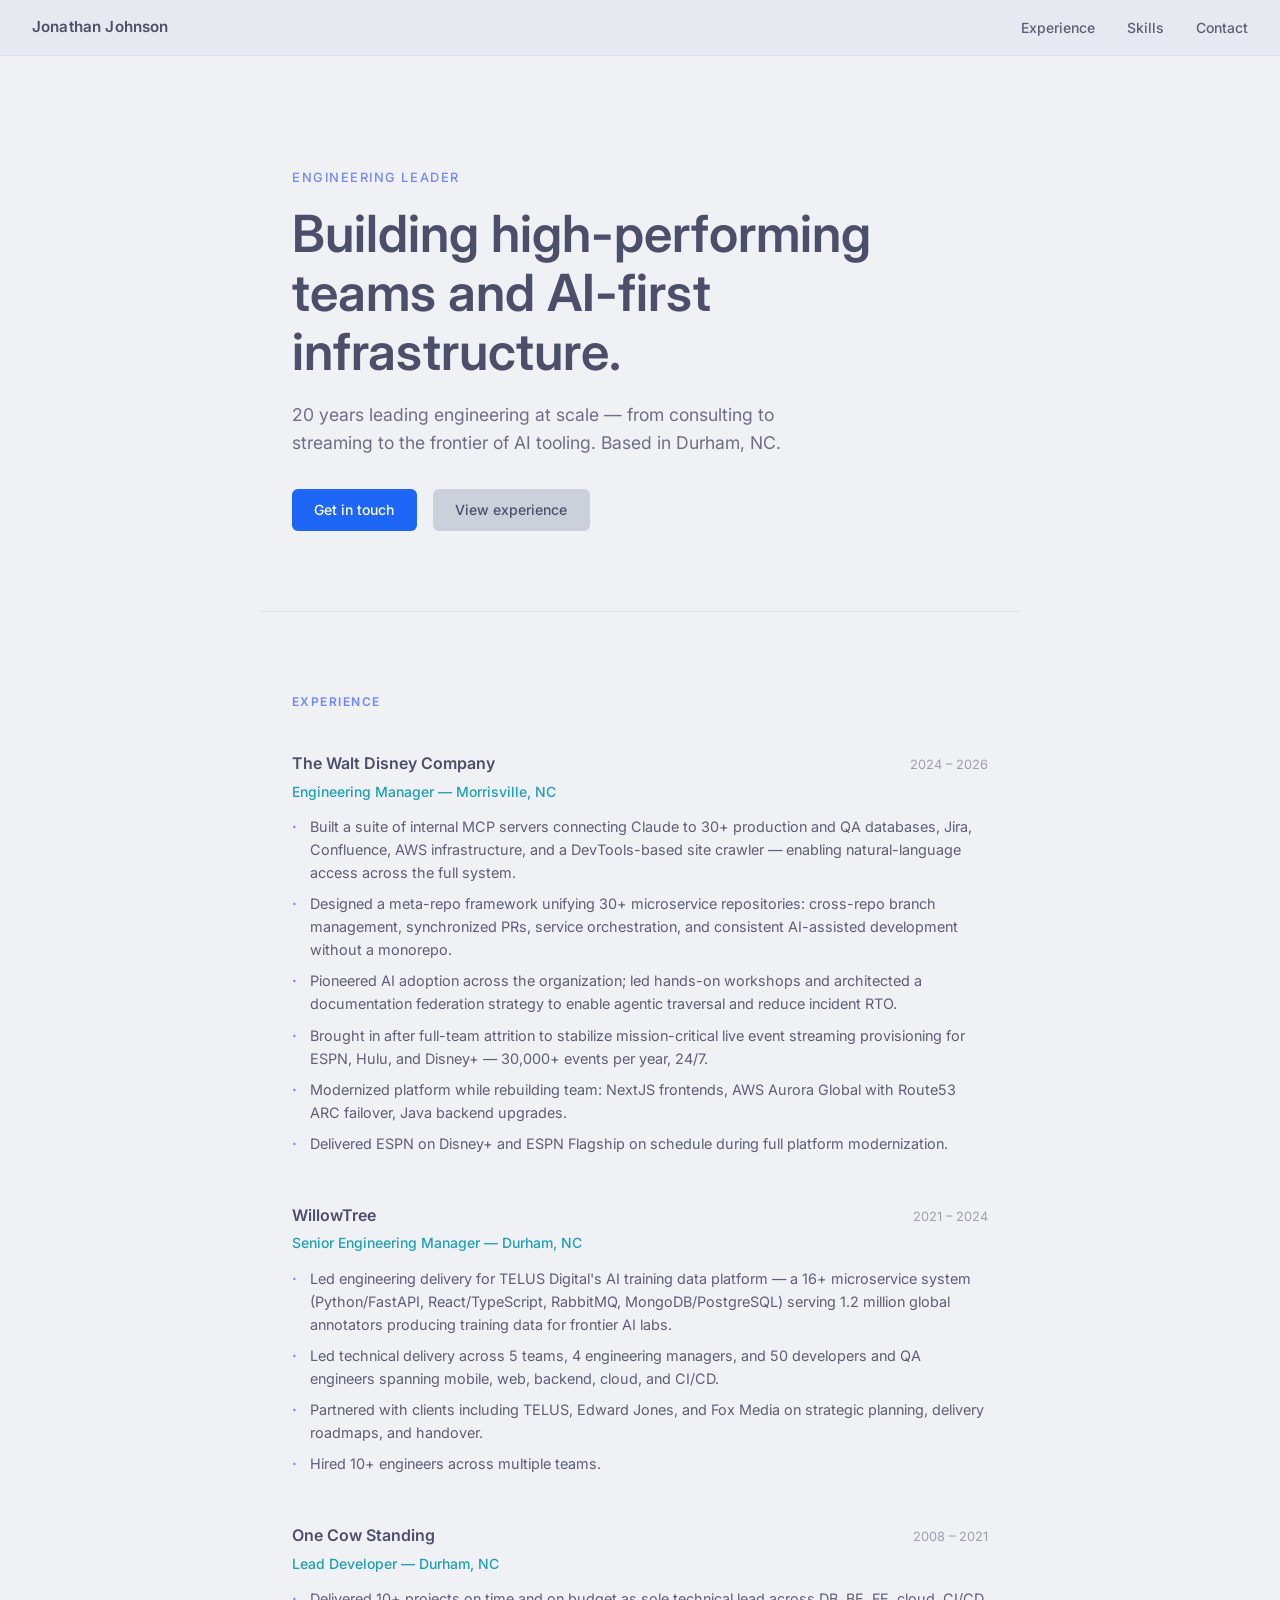
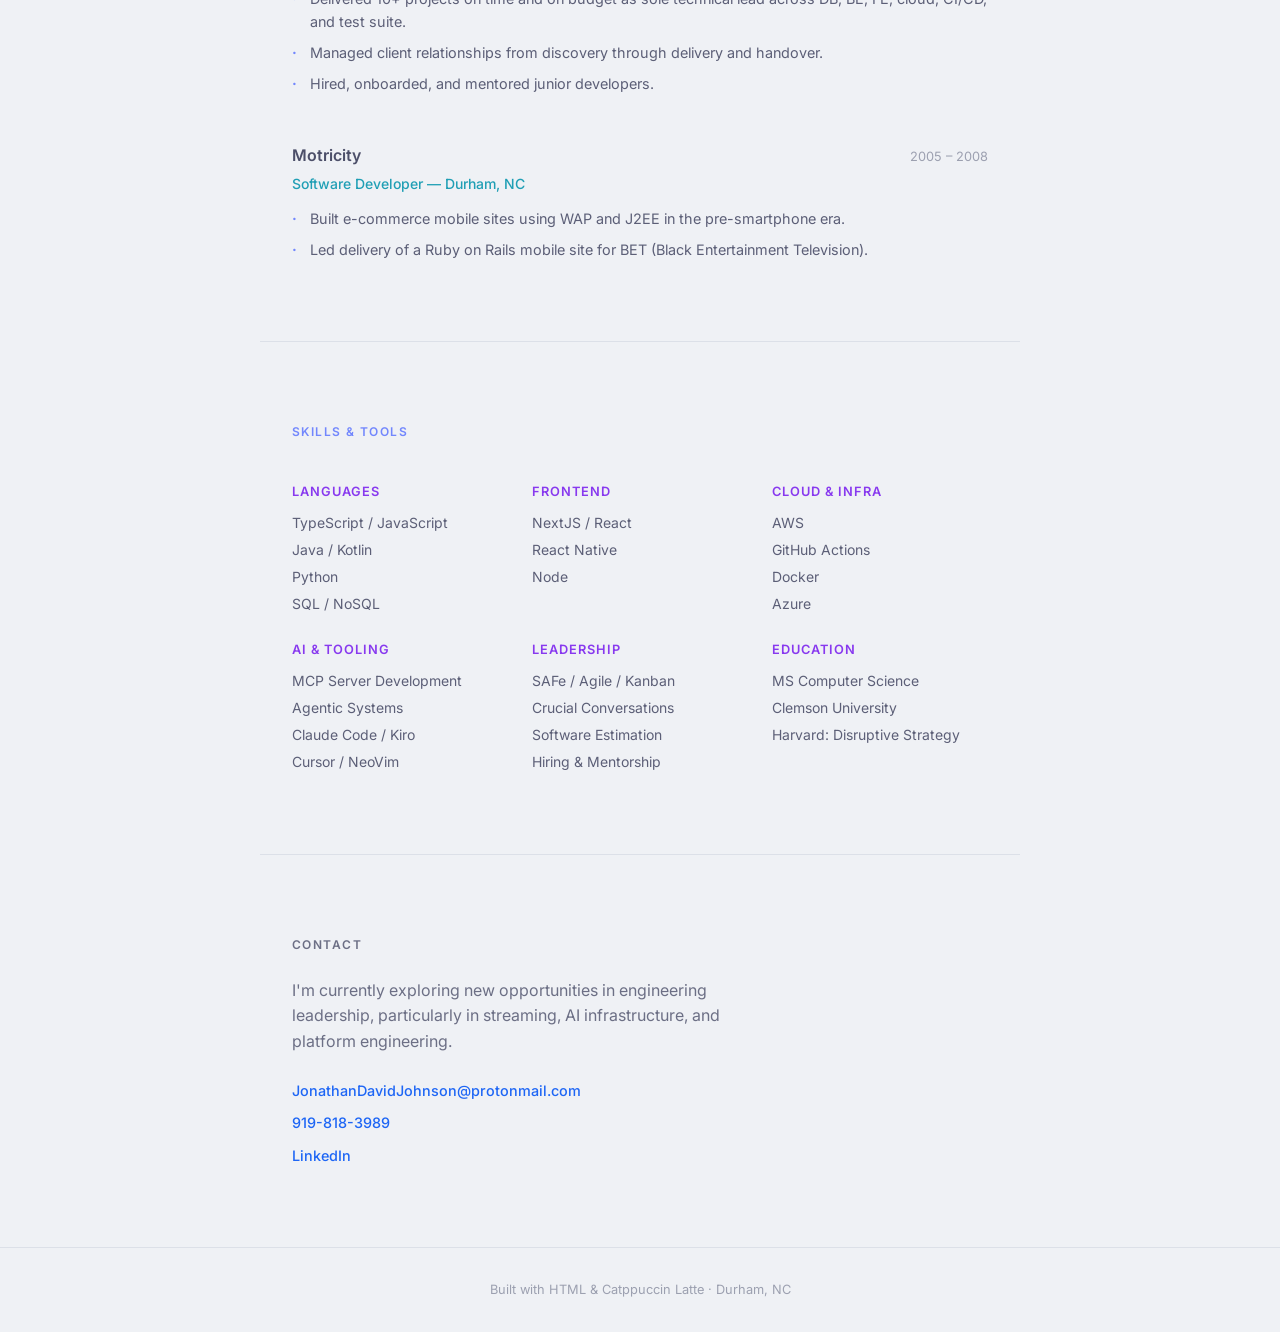
==== index.html @ ca41cee9 "Adding my index.html" ====
<!DOCTYPE html>
<html lang="en">
<head>
  <meta charset="UTF-8" />
  <meta name="viewport" content="width=device-width, initial-scale=1.0" />
  <title>Jonathan Johnson — Engineering Leader</title>
  <link rel="preconnect" href="https://fonts.googleapis.com" />
  <link rel="preconnect" href="https://fonts.gstatic.com" crossorigin />
  <link href="https://fonts.googleapis.com/css2?family=Inter:wght@300;400;500;600&display=swap" rel="stylesheet" />
  <style>
    /* Catppuccin Latte */
    :root {
      --base:      #eff1f5;
      --mantle:    #e6e9ef;
      --crust:     #dce0e8;
      --surface0:  #ccd0da;
      --surface1:  #bcc0cc;
      --overlay0:  #9ca0b0;
      --subtext0:  #6c6f85;
      --subtext1:  #5c5f77;
      --text:      #4c4f69;
      --lavender:  #7287fd;
      --blue:      #1e66f5;
      --mauve:     #8839ef;
      --sapphire:  #209fb5;
      --teal:      #179299;
      --green:     #40a02b;
      --peach:     #fe640b;
    }

    *, *::before, *::after { box-sizing: border-box; margin: 0; padding: 0; }

    html { scroll-behavior: smooth; }

    body {
      font-family: 'Inter', system-ui, sans-serif;
      background: var(--base);
      color: var(--text);
      line-height: 1.6;
      font-size: 16px;
    }

    a { color: var(--blue); text-decoration: none; }
    a:hover { color: var(--lavender); }

    /* NAV */
    nav {
      position: sticky;
      top: 0;
      background: var(--mantle);
      border-bottom: 1px solid var(--crust);
      z-index: 100;
      padding: 0 2rem;
      display: flex;
      align-items: center;
      justify-content: space-between;
      height: 56px;
    }

    nav .logo {
      font-weight: 600;
      font-size: 0.95rem;
      color: var(--text);
      letter-spacing: 0.01em;
    }

    nav ul {
      list-style: none;
      display: flex;
      gap: 2rem;
    }

    nav ul a {
      font-size: 0.875rem;
      font-weight: 500;
      color: var(--subtext1);
      transition: color 0.15s;
    }

    nav ul a:hover { color: var(--blue); }

    /* SECTIONS */
    section {
      max-width: 760px;
      margin: 0 auto;
      padding: 5rem 2rem;
    }

    section + section {
      border-top: 1px solid var(--crust);
    }

    /* HERO */
    #hero {
      padding-top: 7rem;
      padding-bottom: 5rem;
    }

    #hero .eyebrow {
      font-size: 0.8rem;
      font-weight: 500;
      letter-spacing: 0.12em;
      text-transform: uppercase;
      color: var(--lavender);
      margin-bottom: 1rem;
    }

    #hero h1 {
      font-size: clamp(2.2rem, 5vw, 3.2rem);
      font-weight: 600;
      line-height: 1.15;
      color: var(--text);
      margin-bottom: 1.25rem;
    }

    #hero .tagline {
      font-size: 1.1rem;
      color: var(--subtext0);
      max-width: 520px;
      margin-bottom: 2rem;
    }

    .cta-group {
      display: flex;
      gap: 1rem;
      flex-wrap: wrap;
    }

    .btn {
      display: inline-block;
      padding: 0.6rem 1.4rem;
      border-radius: 6px;
      font-size: 0.875rem;
      font-weight: 500;
      transition: opacity 0.15s;
    }

    .btn:hover { opacity: 0.85; color: inherit; }

    .btn-primary {
      background: var(--blue);
      color: #fff;
    }

    .btn-secondary {
      background: var(--surface0);
      color: var(--text);
    }

    /* SECTION HEADINGS */
    .section-label {
      font-size: 0.75rem;
      font-weight: 600;
      letter-spacing: 0.12em;
      text-transform: uppercase;
      color: var(--lavender);
      margin-bottom: 2.5rem;
    }

    /* EXPERIENCE */
    .experience-list {
      display: flex;
      flex-direction: column;
      gap: 3rem;
    }

    .exp-item {}

    .exp-header {
      display: flex;
      align-items: baseline;
      justify-content: space-between;
      flex-wrap: wrap;
      gap: 0.5rem;
      margin-bottom: 0.25rem;
    }

    .exp-company {
      font-size: 1rem;
      font-weight: 600;
      color: var(--text);
    }

    .exp-period {
      font-size: 0.8rem;
      color: var(--overlay0);
    }

    .exp-title {
      font-size: 0.875rem;
      font-weight: 500;
      color: var(--sapphire);
      margin-bottom: 0.75rem;
    }

    .exp-bullets {
      list-style: none;
      display: flex;
      flex-direction: column;
      gap: 0.5rem;
    }

    .exp-bullets li {
      font-size: 0.9rem;
      color: var(--subtext1);
      padding-left: 1.1rem;
      position: relative;
    }

    .exp-bullets li::before {
      content: '·';
      position: absolute;
      left: 0;
      color: var(--lavender);
      font-weight: 700;
    }

    /* SKILLS */
    .skills-grid {
      display: grid;
      grid-template-columns: repeat(auto-fill, minmax(200px, 1fr));
      gap: 1.5rem;
    }

    .skill-group h3 {
      font-size: 0.8rem;
      font-weight: 600;
      text-transform: uppercase;
      letter-spacing: 0.08em;
      color: var(--mauve);
      margin-bottom: 0.6rem;
    }

    .skill-group ul {
      list-style: none;
      display: flex;
      flex-direction: column;
      gap: 0.3rem;
    }

    .skill-group ul li {
      font-size: 0.875rem;
      color: var(--subtext1);
    }

    /* CONTACT */
    #contact p {
      color: var(--subtext0);
      margin-bottom: 1.5rem;
      max-width: 480px;
    }

    .contact-links {
      display: flex;
      flex-direction: column;
      gap: 0.6rem;
    }

    .contact-links a {
      font-size: 0.9rem;
      font-weight: 500;
      color: var(--blue);
    }

    /* FOOTER */
    footer {
      text-align: center;
      padding: 2rem;
      font-size: 0.8rem;
      color: var(--overlay0);
      border-top: 1px solid var(--crust);
    }
  </style>
</head>
<body>

  <nav>
    <span class="logo">Jonathan Johnson</span>
    <ul>
      <li><a href="#experience">Experience</a></li>
      <li><a href="#skills">Skills</a></li>
      <li><a href="#contact">Contact</a></li>
    </ul>
  </nav>

  <section id="hero">
    <p class="eyebrow">Engineering Leader</p>
    <h1>Building high-performing teams and AI-first infrastructure.</h1>
    <p class="tagline">20 years leading engineering at scale — from consulting to streaming to the frontier of AI tooling. Based in Durham, NC.</p>
    <div class="cta-group">
      <a href="#contact" class="btn btn-primary">Get in touch</a>
      <a href="#experience" class="btn btn-secondary">View experience</a>
    </div>
  </section>

  <section id="experience">
    <p class="section-label">Experience</p>
    <div class="experience-list">

      <div class="exp-item">
        <div class="exp-header">
          <span class="exp-company">The Walt Disney Company</span>
          <span class="exp-period">2024 – 2026</span>
        </div>
        <p class="exp-title">Engineering Manager — Morrisville, NC</p>
        <ul class="exp-bullets">
          <li>Built a suite of internal MCP servers connecting Claude to 30+ production and QA databases, Jira, Confluence, AWS infrastructure, and a DevTools-based site crawler — enabling natural-language access across the full system.</li>
          <li>Designed a meta-repo framework unifying 30+ microservice repositories: cross-repo branch management, synchronized PRs, service orchestration, and consistent AI-assisted development without a monorepo.</li>
          <li>Pioneered AI adoption across the organization; led hands-on workshops and architected a documentation federation strategy to enable agentic traversal and reduce incident RTO.</li>
          <li>Brought in after full-team attrition to stabilize mission-critical live event streaming provisioning for ESPN, Hulu, and Disney+ — 30,000+ events per year, 24/7.</li>
          <li>Modernized platform while rebuilding team: NextJS frontends, AWS Aurora Global with Route53 ARC failover, Java backend upgrades.</li>
          <li>Delivered ESPN on Disney+ and ESPN Flagship on schedule during full platform modernization.</li>
        </ul>
      </div>

      <div class="exp-item">
        <div class="exp-header">
          <span class="exp-company">WillowTree</span>
          <span class="exp-period">2021 – 2024</span>
        </div>
        <p class="exp-title">Senior Engineering Manager — Durham, NC</p>
        <ul class="exp-bullets">
          <li>Led engineering delivery for TELUS Digital's AI training data platform — a 16+ microservice system (Python/FastAPI, React/TypeScript, RabbitMQ, MongoDB/PostgreSQL) serving 1.2 million global annotators producing training data for frontier AI labs.</li>
          <li>Led technical delivery across 5 teams, 4 engineering managers, and 50 developers and QA engineers spanning mobile, web, backend, cloud, and CI/CD.</li>
          <li>Partnered with clients including TELUS, Edward Jones, and Fox Media on strategic planning, delivery roadmaps, and handover.</li>
          <li>Hired 10+ engineers across multiple teams.</li>
        </ul>
      </div>

      <div class="exp-item">
        <div class="exp-header">
          <span class="exp-company">One Cow Standing</span>
          <span class="exp-period">2008 – 2021</span>
        </div>
        <p class="exp-title">Lead Developer — Durham, NC</p>
        <ul class="exp-bullets">
          <li>Delivered 10+ projects on time and on budget as sole technical lead across DB, BE, FE, cloud, CI/CD, and test suite.</li>
          <li>Managed client relationships from discovery through delivery and handover.</li>
          <li>Hired, onboarded, and mentored junior developers.</li>
        </ul>
      </div>

      <div class="exp-item">
        <div class="exp-header">
          <span class="exp-company">Motricity</span>
          <span class="exp-period">2005 – 2008</span>
        </div>
        <p class="exp-title">Software Developer — Durham, NC</p>
        <ul class="exp-bullets">
          <li>Built e-commerce mobile sites using WAP and J2EE in the pre-smartphone era.</li>
          <li>Led delivery of a Ruby on Rails mobile site for BET (Black Entertainment Television).</li>
        </ul>
      </div>

    </div>
  </section>

  <section id="skills">
    <p class="section-label">Skills &amp; Tools</p>
    <div class="skills-grid">
      <div class="skill-group">
        <h3>Languages</h3>
        <ul>
          <li>TypeScript / JavaScript</li>
          <li>Java / Kotlin</li>
          <li>Python</li>
          <li>SQL / NoSQL</li>
        </ul>
      </div>
      <div class="skill-group">
        <h3>Frontend</h3>
        <ul>
          <li>NextJS / React</li>
          <li>React Native</li>
          <li>Node</li>
        </ul>
      </div>
      <div class="skill-group">
        <h3>Cloud &amp; Infra</h3>
        <ul>
          <li>AWS</li>
          <li>GitHub Actions</li>
          <li>Docker</li>
          <li>Azure</li>
        </ul>
      </div>
      <div class="skill-group">
        <h3>AI &amp; Tooling</h3>
        <ul>
          <li>MCP Server Development</li>
          <li>Agentic Systems</li>
          <li>Claude Code / Kiro</li>
          <li>Cursor / NeoVim</li>
        </ul>
      </div>
      <div class="skill-group">
        <h3>Leadership</h3>
        <ul>
          <li>SAFe / Agile / Kanban</li>
          <li>Crucial Conversations</li>
          <li>Software Estimation</li>
          <li>Hiring &amp; Mentorship</li>
        </ul>
      </div>
      <div class="skill-group">
        <h3>Education</h3>
        <ul>
          <li>MS Computer Science</li>
          <li>Clemson University</li>
          <li>Harvard: Disruptive Strategy</li>
        </ul>
      </div>
    </div>
  </section>

  <section id="contact">
    <p class="section-label">Contact</p>
    <p>I'm currently exploring new opportunities in engineering leadership, particularly in streaming, AI infrastructure, and platform engineering.</p>
    <div class="contact-links">
      <a href="mailto:JonathanDavidJohnson@protonmail.com">JonathanDavidJohnson@protonmail.com</a>
      <a href="tel:9198183989">919-818-3989</a>
      <a href="https://www.linkedin.com/in/jonathan-david-johnson" target="_blank" rel="noopener">LinkedIn</a>
    </div>
  </section>

  <footer>
    Built with HTML &amp; Catppuccin Latte · Durham, NC
  </footer>

</body>
</html>
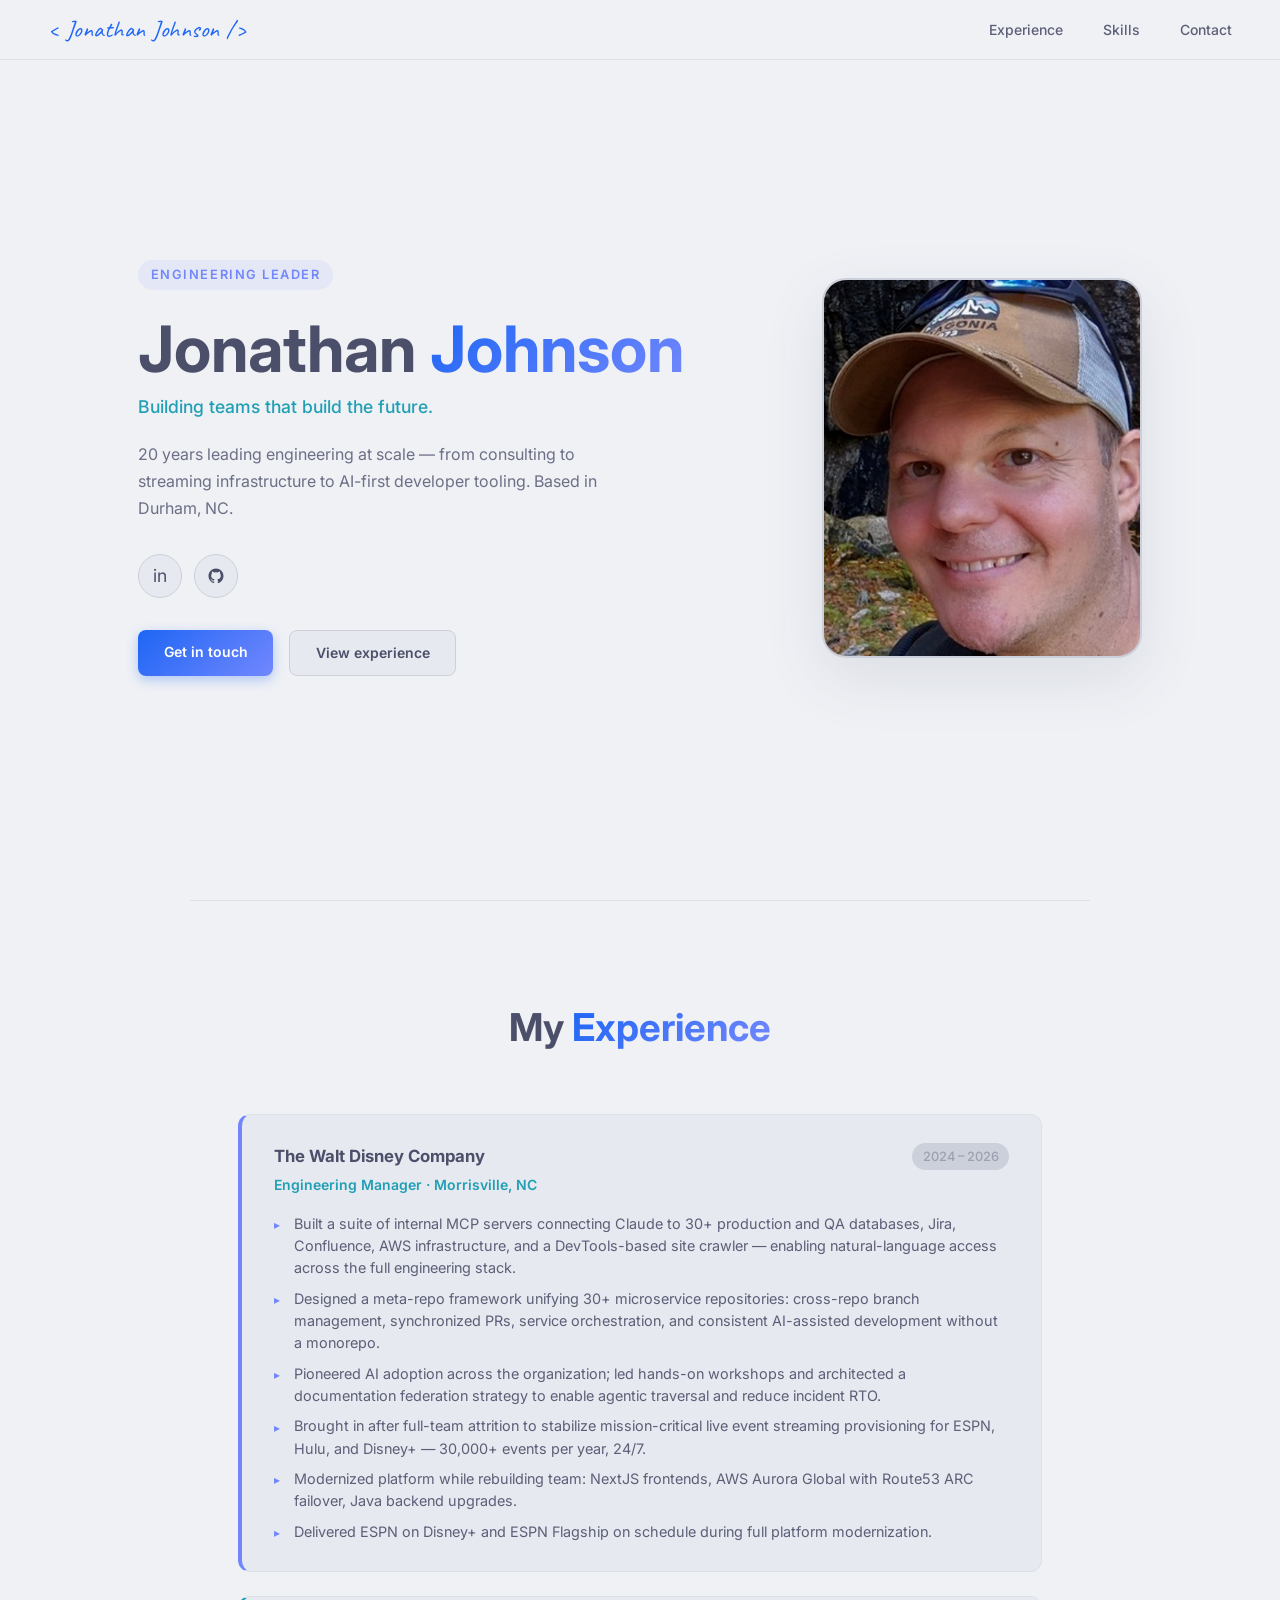
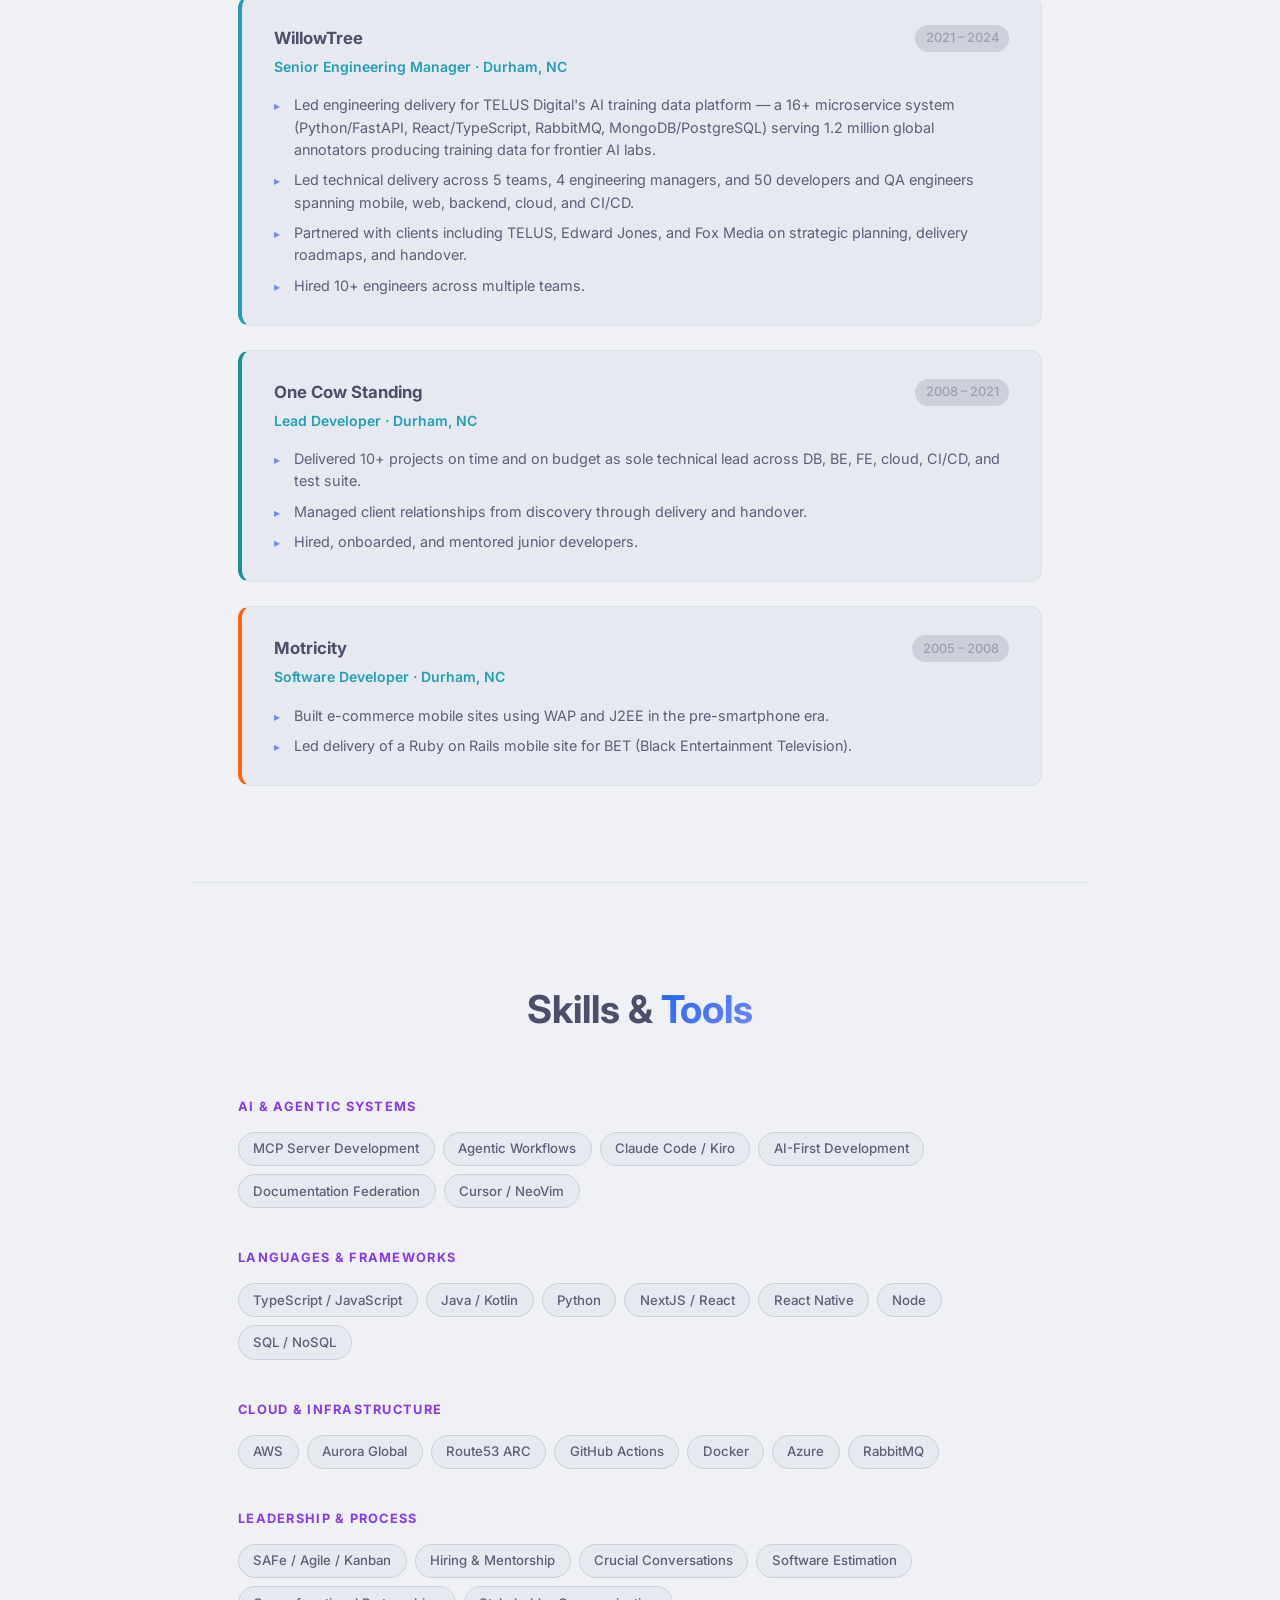
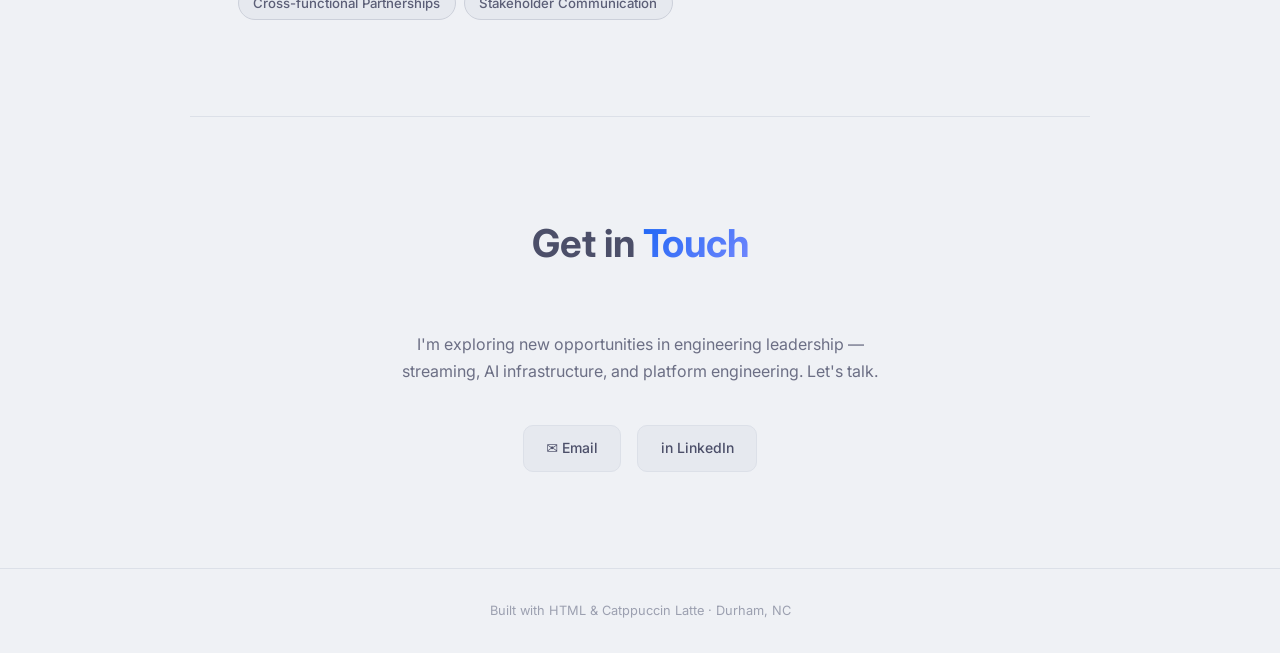
==== commit a1afec7a: "Update" ====
--- a/index.html
+++ b/index.html
@@ -6,7 +6,7 @@
   <title>Jonathan Johnson — Engineering Leader</title>
   <link rel="preconnect" href="https://fonts.googleapis.com" />
   <link rel="preconnect" href="https://fonts.gstatic.com" crossorigin />
-  <link href="https://fonts.googleapis.com/css2?family=Inter:wght@300;400;500;600&display=swap" rel="stylesheet" />
+  <link href="https://fonts.googleapis.com/css2?family=Caveat:wght@600&family=Inter:wght@300;400;500;600;700&display=swap" rel="stylesheet" />
   <style>
     /* Catppuccin Latte */
     :root {
@@ -26,10 +26,10 @@
       --teal:      #179299;
       --green:     #40a02b;
       --peach:     #fe640b;
+      --pink:      #ea76cb;
     }
 
     *, *::before, *::after { box-sizing: border-box; margin: 0; padding: 0; }
-
     html { scroll-behavior: smooth; }
 
     body {
@@ -38,137 +38,279 @@
       color: var(--text);
       line-height: 1.6;
       font-size: 16px;
-    }
-
-    a { color: var(--blue); text-decoration: none; }
+      overflow-x: hidden;
+    }
+
+    a { color: var(--blue); text-decoration: none; transition: color 0.2s; }
     a:hover { color: var(--lavender); }
 
-    /* NAV */
+    /* ── NAV ── */
     nav {
-      position: sticky;
-      top: 0;
-      background: var(--mantle);
+      position: fixed;
+      top: 0; left: 0; right: 0;
+      background: rgba(239, 241, 245, 0.85);
+      backdrop-filter: blur(12px);
       border-bottom: 1px solid var(--crust);
       z-index: 100;
-      padding: 0 2rem;
+      padding: 0 3rem;
       display: flex;
       align-items: center;
       justify-content: space-between;
-      height: 56px;
-    }
-
-    nav .logo {
-      font-weight: 600;
-      font-size: 0.95rem;
-      color: var(--text);
-      letter-spacing: 0.01em;
+      height: 60px;
+    }
+
+    .nav-logo {
+      font-family: 'Caveat', cursive;
+      font-size: 1.5rem;
+      color: var(--blue);
+      letter-spacing: 0.02em;
     }
 
     nav ul {
       list-style: none;
       display: flex;
-      gap: 2rem;
+      gap: 2.5rem;
     }
 
     nav ul a {
       font-size: 0.875rem;
       font-weight: 500;
       color: var(--subtext1);
-      transition: color 0.15s;
+      transition: color 0.2s;
     }
 
     nav ul a:hover { color: var(--blue); }
 
-    /* SECTIONS */
-    section {
-      max-width: 760px;
+    /* ── SCROLL FADE-IN ── */
+    .fade-in {
+      opacity: 0;
+      transform: translateY(28px);
+      transition: opacity 0.6s ease, transform 0.6s ease;
+    }
+
+    .fade-in.visible {
+      opacity: 1;
+      transform: translateY(0);
+    }
+
+    /* ── HERO ── */
+    #hero {
+      min-height: 100vh;
+      display: flex;
+      align-items: center;
+      max-width: 1100px;
       margin: 0 auto;
-      padding: 5rem 2rem;
-    }
-
-    section + section {
-      border-top: 1px solid var(--crust);
-    }
-
-    /* HERO */
-    #hero {
-      padding-top: 7rem;
-      padding-bottom: 5rem;
-    }
-
-    #hero .eyebrow {
+      padding: 100px 3rem 4rem;
+      gap: 4rem;
+    }
+
+    .hero-left { flex: 1; }
+
+    .hero-tag {
+      display: inline-block;
       font-size: 0.8rem;
-      font-weight: 500;
-      letter-spacing: 0.12em;
-      text-transform: uppercase;
-      color: var(--lavender);
-      margin-bottom: 1rem;
-    }
-
-    #hero h1 {
-      font-size: clamp(2.2rem, 5vw, 3.2rem);
-      font-weight: 600;
-      line-height: 1.15;
-      color: var(--text);
-      margin-bottom: 1.25rem;
-    }
-
-    #hero .tagline {
-      font-size: 1.1rem;
-      color: var(--subtext0);
-      max-width: 520px;
-      margin-bottom: 2rem;
-    }
-
-    .cta-group {
-      display: flex;
-      gap: 1rem;
-      flex-wrap: wrap;
-    }
-
-    .btn {
-      display: inline-block;
-      padding: 0.6rem 1.4rem;
-      border-radius: 6px;
-      font-size: 0.875rem;
-      font-weight: 500;
-      transition: opacity 0.15s;
-    }
-
-    .btn:hover { opacity: 0.85; color: inherit; }
-
-    .btn-primary {
-      background: var(--blue);
-      color: #fff;
-    }
-
-    .btn-secondary {
-      background: var(--surface0);
-      color: var(--text);
-    }
-
-    /* SECTION HEADINGS */
-    .section-label {
-      font-size: 0.75rem;
       font-weight: 600;
       letter-spacing: 0.12em;
       text-transform: uppercase;
       color: var(--lavender);
-      margin-bottom: 2.5rem;
-    }
-
-    /* EXPERIENCE */
-    .experience-list {
+      background: rgba(114, 135, 253, 0.1);
+      padding: 0.3rem 0.8rem;
+      border-radius: 20px;
+      margin-bottom: 1.5rem;
+    }
+
+    #hero h1 {
+      font-size: clamp(2.8rem, 5vw, 4rem);
+      font-weight: 700;
+      line-height: 1.1;
+      color: var(--text);
+      margin-bottom: 0.5rem;
+    }
+
+    #hero h1 span {
+      background: linear-gradient(135deg, var(--blue), var(--lavender));
+      -webkit-background-clip: text;
+      -webkit-text-fill-color: transparent;
+      background-clip: text;
+    }
+
+    .hero-subtitle {
+      font-size: 1.1rem;
+      font-weight: 500;
+      color: var(--sapphire);
+      margin-bottom: 1.25rem;
+    }
+
+    .hero-bio {
+      font-size: 1rem;
+      color: var(--subtext0);
+      max-width: 480px;
+      margin-bottom: 2rem;
+      line-height: 1.7;
+    }
+
+    .social-icons {
+      display: flex;
+      gap: 0.75rem;
+      margin-bottom: 2rem;
+    }
+
+    .social-icon {
+      width: 44px;
+      height: 44px;
+      border-radius: 50%;
+      display: flex;
+      align-items: center;
+      justify-content: center;
+      font-size: 1.1rem;
+      transition: transform 0.2s, box-shadow 0.2s;
+      border: 1.5px solid var(--surface0);
+      background: var(--mantle);
+      color: var(--text);
+    }
+
+    .social-icon:hover {
+      transform: translateY(-3px);
+      box-shadow: 0 6px 16px rgba(30, 102, 245, 0.15);
+      color: var(--blue);
+      border-color: var(--lavender);
+    }
+
+    .hero-cta {
+      display: flex;
+      gap: 1rem;
+      flex-wrap: wrap;
+    }
+
+    .btn {
+      display: inline-block;
+      padding: 0.65rem 1.6rem;
+      border-radius: 8px;
+      font-size: 0.875rem;
+      font-weight: 600;
+      transition: all 0.2s;
+      cursor: pointer;
+    }
+
+    .btn-primary {
+      background: linear-gradient(135deg, var(--blue), var(--lavender));
+      color: #fff;
+      box-shadow: 0 4px 12px rgba(30, 102, 245, 0.3);
+    }
+
+    .btn-primary:hover {
+      color: #fff;
+      transform: translateY(-2px);
+      box-shadow: 0 6px 20px rgba(30, 102, 245, 0.4);
+    }
+
+    .btn-secondary {
+      background: var(--mantle);
+      color: var(--text);
+      border: 1.5px solid var(--surface0);
+    }
+
+    .btn-secondary:hover {
+      color: var(--blue);
+      border-color: var(--lavender);
+      transform: translateY(-2px);
+    }
+
+    /* HERO AVATAR */
+    .hero-right {
+      flex-shrink: 0;
+    }
+
+    .avatar-wrap {
+      width: 320px;
+      height: 380px;
+      border-radius: 24px;
+      background: linear-gradient(145deg, var(--mantle), var(--crust));
+      border: 2px solid var(--surface0);
+      display: flex;
+      align-items: center;
+      justify-content: center;
+      position: relative;
+      overflow: hidden;
+      box-shadow: 0 20px 60px rgba(76, 79, 105, 0.12);
+    }
+
+    /* Replace this div with an <img> tag when you have a photo */
+    .avatar-initials {
+      font-size: 6rem;
+      font-weight: 700;
+      background: linear-gradient(135deg, var(--blue), var(--lavender));
+      -webkit-background-clip: text;
+      -webkit-text-fill-color: transparent;
+      background-clip: text;
+      user-select: none;
+    }
+
+    .avatar-wrap::before {
+      content: '';
+      position: absolute;
+      top: -40px; right: -40px;
+      width: 160px; height: 160px;
+      border-radius: 50%;
+      background: rgba(114, 135, 253, 0.08);
+    }
+
+    .avatar-wrap::after {
+      content: '';
+      position: absolute;
+      bottom: -30px; left: -30px;
+      width: 120px; height: 120px;
+      border-radius: 50%;
+      background: rgba(30, 102, 245, 0.07);
+    }
+
+    /* ── SECTION WRAPPER ── */
+    .section-wrap {
+      max-width: 900px;
+      margin: 0 auto;
+      padding: 6rem 3rem;
+      border-top: 1px solid var(--crust);
+    }
+
+    .section-heading {
+      text-align: center;
+      font-size: clamp(1.8rem, 3vw, 2.4rem);
+      font-weight: 700;
+      color: var(--text);
+      margin-bottom: 3.5rem;
+    }
+
+    .section-heading span {
+      background: linear-gradient(135deg, var(--blue), var(--lavender));
+      -webkit-background-clip: text;
+      -webkit-text-fill-color: transparent;
+      background-clip: text;
+    }
+
+    /* ── EXPERIENCE CARDS ── */
+    .exp-list {
       display: flex;
       flex-direction: column;
-      gap: 3rem;
-    }
-
-    .exp-item {}
-
-    .exp-header {
-      display: flex;
-      align-items: baseline;
+      gap: 1.5rem;
+    }
+
+    .exp-card {
+      background: var(--mantle);
+      border: 1.5px solid var(--crust);
+      border-left: 4px solid var(--lavender);
+      border-radius: 12px;
+      padding: 1.75rem 2rem;
+      transition: box-shadow 0.2s, transform 0.2s;
+    }
+
+    .exp-card:hover {
+      box-shadow: 0 8px 32px rgba(76, 79, 105, 0.1);
+      transform: translateY(-2px);
+    }
+
+    .exp-card-header {
+      display: flex;
+      align-items: flex-start;
       justify-content: space-between;
       flex-wrap: wrap;
       gap: 0.5rem;
@@ -176,21 +318,26 @@
     }
 
     .exp-company {
-      font-size: 1rem;
-      font-weight: 600;
+      font-size: 1.05rem;
+      font-weight: 700;
       color: var(--text);
     }
 
     .exp-period {
       font-size: 0.8rem;
+      font-weight: 500;
       color: var(--overlay0);
-    }
-
-    .exp-title {
+      background: var(--surface0);
+      padding: 0.2rem 0.65rem;
+      border-radius: 20px;
+      white-space: nowrap;
+    }
+
+    .exp-role {
       font-size: 0.875rem;
-      font-weight: 500;
+      font-weight: 600;
       color: var(--sapphire);
-      margin-bottom: 0.75rem;
+      margin-bottom: 1rem;
     }
 
     .exp-bullets {
@@ -203,66 +350,101 @@
     .exp-bullets li {
       font-size: 0.9rem;
       color: var(--subtext1);
-      padding-left: 1.1rem;
+      padding-left: 1.25rem;
       position: relative;
+      line-height: 1.55;
     }
 
     .exp-bullets li::before {
-      content: '·';
+      content: '▸';
       position: absolute;
       left: 0;
       color: var(--lavender);
+      font-size: 0.75rem;
+      top: 0.2rem;
+    }
+
+    /* ── SKILLS ── */
+    .skills-section {
+      display: flex;
+      flex-direction: column;
+      gap: 2.5rem;
+    }
+
+    .skill-category h3 {
+      font-size: 0.8rem;
       font-weight: 700;
-    }
-
-    /* SKILLS */
-    .skills-grid {
-      display: grid;
-      grid-template-columns: repeat(auto-fill, minmax(200px, 1fr));
-      gap: 1.5rem;
-    }
-
-    .skill-group h3 {
-      font-size: 0.8rem;
-      font-weight: 600;
       text-transform: uppercase;
-      letter-spacing: 0.08em;
+      letter-spacing: 0.1em;
       color: var(--mauve);
-      margin-bottom: 0.6rem;
-    }
-
-    .skill-group ul {
-      list-style: none;
-      display: flex;
-      flex-direction: column;
-      gap: 0.3rem;
-    }
-
-    .skill-group ul li {
+      margin-bottom: 0.9rem;
+    }
+
+    .skill-pills {
+      display: flex;
+      flex-wrap: wrap;
+      gap: 0.5rem;
+    }
+
+    .pill {
+      font-size: 0.825rem;
+      font-weight: 500;
+      padding: 0.35rem 0.9rem;
+      border-radius: 20px;
+      border: 1.5px solid var(--surface0);
+      background: var(--mantle);
+      color: var(--subtext1);
+      transition: all 0.2s;
+    }
+
+    .pill:hover {
+      border-color: var(--lavender);
+      color: var(--blue);
+      background: rgba(114, 135, 253, 0.08);
+    }
+
+    /* ── CONTACT ── */
+    #contact .section-wrap {
+      text-align: center;
+    }
+
+    .contact-tagline {
+      font-size: 1rem;
+      color: var(--subtext0);
+      max-width: 480px;
+      margin: 0 auto 2.5rem;
+      line-height: 1.7;
+    }
+
+    .contact-cards {
+      display: flex;
+      justify-content: center;
+      gap: 1rem;
+      flex-wrap: wrap;
+    }
+
+    .contact-card {
+      display: flex;
+      align-items: center;
+      gap: 0.6rem;
+      padding: 0.7rem 1.4rem;
+      border-radius: 10px;
+      background: var(--mantle);
+      border: 1.5px solid var(--crust);
+      color: var(--text);
       font-size: 0.875rem;
-      color: var(--subtext1);
-    }
-
-    /* CONTACT */
-    #contact p {
-      color: var(--subtext0);
-      margin-bottom: 1.5rem;
-      max-width: 480px;
-    }
-
-    .contact-links {
-      display: flex;
-      flex-direction: column;
-      gap: 0.6rem;
-    }
-
-    .contact-links a {
-      font-size: 0.9rem;
       font-weight: 500;
+      transition: all 0.2s;
+    }
+
+    .contact-card:hover {
+      border-color: var(--lavender);
       color: var(--blue);
-    }
-
-    /* FOOTER */
+      transform: translateY(-2px);
+      box-shadow: 0 6px 20px rgba(30, 102, 245, 0.12);
+    }
+
+    /* ── FOOTER ── */
     footer {
       text-align: center;
       padding: 2rem;
@@ -270,12 +452,29 @@
       color: var(--overlay0);
       border-top: 1px solid var(--crust);
     }
+
+    /* ── RESPONSIVE ── */
+    @media (max-width: 768px) {
+      nav { padding: 0 1.5rem; }
+      #hero {
+        flex-direction: column-reverse;
+        padding: 100px 1.5rem 4rem;
+        text-align: center;
+        gap: 2.5rem;
+      }
+      .hero-bio { margin: 0 auto 2rem; }
+      .social-icons { justify-content: center; }
+      .hero-cta { justify-content: center; }
+      .avatar-wrap { width: 220px; height: 260px; }
+      .section-wrap { padding: 4rem 1.5rem; }
+    }
   </style>
 </head>
 <body>
 
+  <!-- NAV -->
   <nav>
-    <span class="logo">Jonathan Johnson</span>
+    <span class="nav-logo">&lt; Jonathan Johnson /&gt;</span>
     <ul>
       <li><a href="#experience">Experience</a></li>
       <li><a href="#skills">Skills</a></li>
@@ -283,149 +482,183 @@
     </ul>
   </nav>
 
+  <!-- HERO -->
   <section id="hero">
-    <p class="eyebrow">Engineering Leader</p>
-    <h1>Building high-performing teams and AI-first infrastructure.</h1>
-    <p class="tagline">20 years leading engineering at scale — from consulting to streaming to the frontier of AI tooling. Based in Durham, NC.</p>
-    <div class="cta-group">
-      <a href="#contact" class="btn btn-primary">Get in touch</a>
-      <a href="#experience" class="btn btn-secondary">View experience</a>
+    <div class="hero-left fade-in">
+      <span class="hero-tag">Engineering Leader</span>
+      <h1>Jonathan <span>Johnson</span></h1>
+      <p class="hero-subtitle">Building teams that build the future.</p>
+      <p class="hero-bio">20 years leading engineering at scale — from consulting to streaming infrastructure to AI-first developer tooling. Based in Durham, NC.</p>
+      <div class="social-icons">
+        <a href="https://www.linkedin.com/in/jonathan-david-johnson" target="_blank" rel="noopener" class="social-icon" title="LinkedIn">in</a>
+        <a href="https://github.com/jonathan-david-johnson" target="_blank" rel="noopener" class="social-icon" title="GitHub">
+          <svg width="18" height="18" viewBox="0 0 24 24" fill="currentColor"><path d="M12 2C6.477 2 2 6.477 2 12c0 4.418 2.865 8.166 6.839 9.489.5.092.682-.217.682-.482 0-.237-.008-.866-.013-1.7-2.782.604-3.369-1.341-3.369-1.341-.454-1.154-1.11-1.462-1.11-1.462-.908-.62.069-.608.069-.608 1.003.07 1.531 1.03 1.531 1.03.892 1.529 2.341 1.087 2.91.832.092-.647.35-1.088.636-1.338-2.22-.253-4.555-1.11-4.555-4.943 0-1.091.39-1.984 1.029-2.683-.103-.253-.446-1.27.098-2.647 0 0 .84-.269 2.75 1.025A9.578 9.578 0 0 1 12 6.836a9.59 9.59 0 0 1 2.504.337c1.909-1.294 2.747-1.025 2.747-1.025.546 1.377.202 2.394.1 2.647.64.699 1.028 1.592 1.028 2.683 0 3.842-2.339 4.687-4.566 4.935.359.309.678.919.678 1.852 0 1.336-.012 2.415-.012 2.743 0 .267.18.578.688.48C19.138 20.163 22 16.418 22 12c0-5.523-4.477-10-10-10z"/></svg>
+        </a>
+      </div>
+      <div class="hero-cta">
+        <a href="#contact" class="btn btn-primary">Get in touch</a>
+        <a href="#experience" class="btn btn-secondary">View experience</a>
+      </div>
     </div>
-  </section>
-
-  <section id="experience">
-    <p class="section-label">Experience</p>
-    <div class="experience-list">
-
-      <div class="exp-item">
-        <div class="exp-header">
-          <span class="exp-company">The Walt Disney Company</span>
-          <span class="exp-period">2024 – 2026</span>
-        </div>
-        <p class="exp-title">Engineering Manager — Morrisville, NC</p>
-        <ul class="exp-bullets">
-          <li>Built a suite of internal MCP servers connecting Claude to 30+ production and QA databases, Jira, Confluence, AWS infrastructure, and a DevTools-based site crawler — enabling natural-language access across the full system.</li>
-          <li>Designed a meta-repo framework unifying 30+ microservice repositories: cross-repo branch management, synchronized PRs, service orchestration, and consistent AI-assisted development without a monorepo.</li>
-          <li>Pioneered AI adoption across the organization; led hands-on workshops and architected a documentation federation strategy to enable agentic traversal and reduce incident RTO.</li>
-          <li>Brought in after full-team attrition to stabilize mission-critical live event streaming provisioning for ESPN, Hulu, and Disney+ — 30,000+ events per year, 24/7.</li>
-          <li>Modernized platform while rebuilding team: NextJS frontends, AWS Aurora Global with Route53 ARC failover, Java backend upgrades.</li>
-          <li>Delivered ESPN on Disney+ and ESPN Flagship on schedule during full platform modernization.</li>
-        </ul>
-      </div>
-
-      <div class="exp-item">
-        <div class="exp-header">
-          <span class="exp-company">WillowTree</span>
-          <span class="exp-period">2021 – 2024</span>
-        </div>
-        <p class="exp-title">Senior Engineering Manager — Durham, NC</p>
-        <ul class="exp-bullets">
-          <li>Led engineering delivery for TELUS Digital's AI training data platform — a 16+ microservice system (Python/FastAPI, React/TypeScript, RabbitMQ, MongoDB/PostgreSQL) serving 1.2 million global annotators producing training data for frontier AI labs.</li>
-          <li>Led technical delivery across 5 teams, 4 engineering managers, and 50 developers and QA engineers spanning mobile, web, backend, cloud, and CI/CD.</li>
-          <li>Partnered with clients including TELUS, Edward Jones, and Fox Media on strategic planning, delivery roadmaps, and handover.</li>
-          <li>Hired 10+ engineers across multiple teams.</li>
-        </ul>
-      </div>
-
-      <div class="exp-item">
-        <div class="exp-header">
-          <span class="exp-company">One Cow Standing</span>
-          <span class="exp-period">2008 – 2021</span>
-        </div>
-        <p class="exp-title">Lead Developer — Durham, NC</p>
-        <ul class="exp-bullets">
-          <li>Delivered 10+ projects on time and on budget as sole technical lead across DB, BE, FE, cloud, CI/CD, and test suite.</li>
-          <li>Managed client relationships from discovery through delivery and handover.</li>
-          <li>Hired, onboarded, and mentored junior developers.</li>
-        </ul>
-      </div>
-
-      <div class="exp-item">
-        <div class="exp-header">
-          <span class="exp-company">Motricity</span>
-          <span class="exp-period">2005 – 2008</span>
-        </div>
-        <p class="exp-title">Software Developer — Durham, NC</p>
-        <ul class="exp-bullets">
-          <li>Built e-commerce mobile sites using WAP and J2EE in the pre-smartphone era.</li>
-          <li>Led delivery of a Ruby on Rails mobile site for BET (Black Entertainment Television).</li>
-        </ul>
-      </div>
-
-    </div>
-  </section>
-
-  <section id="skills">
-    <p class="section-label">Skills &amp; Tools</p>
-    <div class="skills-grid">
-      <div class="skill-group">
-        <h3>Languages</h3>
-        <ul>
-          <li>TypeScript / JavaScript</li>
-          <li>Java / Kotlin</li>
-          <li>Python</li>
-          <li>SQL / NoSQL</li>
-        </ul>
-      </div>
-      <div class="skill-group">
-        <h3>Frontend</h3>
-        <ul>
-          <li>NextJS / React</li>
-          <li>React Native</li>
-          <li>Node</li>
-        </ul>
-      </div>
-      <div class="skill-group">
-        <h3>Cloud &amp; Infra</h3>
-        <ul>
-          <li>AWS</li>
-          <li>GitHub Actions</li>
-          <li>Docker</li>
-          <li>Azure</li>
-        </ul>
-      </div>
-      <div class="skill-group">
-        <h3>AI &amp; Tooling</h3>
-        <ul>
-          <li>MCP Server Development</li>
-          <li>Agentic Systems</li>
-          <li>Claude Code / Kiro</li>
-          <li>Cursor / NeoVim</li>
-        </ul>
-      </div>
-      <div class="skill-group">
-        <h3>Leadership</h3>
-        <ul>
-          <li>SAFe / Agile / Kanban</li>
-          <li>Crucial Conversations</li>
-          <li>Software Estimation</li>
-          <li>Hiring &amp; Mentorship</li>
-        </ul>
-      </div>
-      <div class="skill-group">
-        <h3>Education</h3>
-        <ul>
-          <li>MS Computer Science</li>
-          <li>Clemson University</li>
-          <li>Harvard: Disruptive Strategy</li>
-        </ul>
+    <div class="hero-right fade-in" style="transition-delay: 0.15s">
+      <div class="avatar-wrap">
+        <img src="headshot.png" alt="Jonathan Johnson" style="width:100%;height:100%;object-fit:cover;" />
       </div>
     </div>
   </section>
 
-  <section id="contact">
-    <p class="section-label">Contact</p>
-    <p>I'm currently exploring new opportunities in engineering leadership, particularly in streaming, AI infrastructure, and platform engineering.</p>
-    <div class="contact-links">
-      <a href="mailto:JonathanDavidJohnson@protonmail.com">JonathanDavidJohnson@protonmail.com</a>
-      <a href="tel:9198183989">919-818-3989</a>
-      <a href="https://www.linkedin.com/in/jonathan-david-johnson" target="_blank" rel="noopener">LinkedIn</a>
+  <!-- EXPERIENCE -->
+  <div id="experience">
+    <div class="section-wrap">
+      <h2 class="section-heading fade-in">My <span>Experience</span></h2>
+      <div class="exp-list">
+
+        <div class="exp-card fade-in">
+          <div class="exp-card-header">
+            <span class="exp-company">The Walt Disney Company</span>
+            <span class="exp-period">2024 – 2026</span>
+          </div>
+          <p class="exp-role">Engineering Manager · Morrisville, NC</p>
+          <ul class="exp-bullets">
+            <li>Built a suite of internal MCP servers connecting Claude to 30+ production and QA databases, Jira, Confluence, AWS infrastructure, and a DevTools-based site crawler — enabling natural-language access across the full engineering stack.</li>
+            <li>Designed a meta-repo framework unifying 30+ microservice repositories: cross-repo branch management, synchronized PRs, service orchestration, and consistent AI-assisted development without a monorepo.</li>
+            <li>Pioneered AI adoption across the organization; led hands-on workshops and architected a documentation federation strategy to enable agentic traversal and reduce incident RTO.</li>
+            <li>Brought in after full-team attrition to stabilize mission-critical live event streaming provisioning for ESPN, Hulu, and Disney+ — 30,000+ events per year, 24/7.</li>
+            <li>Modernized platform while rebuilding team: NextJS frontends, AWS Aurora Global with Route53 ARC failover, Java backend upgrades.</li>
+            <li>Delivered ESPN on Disney+ and ESPN Flagship on schedule during full platform modernization.</li>
+          </ul>
+        </div>
+
+        <div class="exp-card fade-in" style="border-left-color: var(--sapphire)">
+          <div class="exp-card-header">
+            <span class="exp-company">WillowTree</span>
+            <span class="exp-period">2021 – 2024</span>
+          </div>
+          <p class="exp-role">Senior Engineering Manager · Durham, NC</p>
+          <ul class="exp-bullets">
+            <li>Led engineering delivery for TELUS Digital's AI training data platform — a 16+ microservice system (Python/FastAPI, React/TypeScript, RabbitMQ, MongoDB/PostgreSQL) serving 1.2 million global annotators producing training data for frontier AI labs.</li>
+            <li>Led technical delivery across 5 teams, 4 engineering managers, and 50 developers and QA engineers spanning mobile, web, backend, cloud, and CI/CD.</li>
+            <li>Partnered with clients including TELUS, Edward Jones, and Fox Media on strategic planning, delivery roadmaps, and handover.</li>
+            <li>Hired 10+ engineers across multiple teams.</li>
+          </ul>
+        </div>
+
+        <div class="exp-card fade-in" style="border-left-color: var(--teal)">
+          <div class="exp-card-header">
+            <span class="exp-company">One Cow Standing</span>
+            <span class="exp-period">2008 – 2021</span>
+          </div>
+          <p class="exp-role">Lead Developer · Durham, NC</p>
+          <ul class="exp-bullets">
+            <li>Delivered 10+ projects on time and on budget as sole technical lead across DB, BE, FE, cloud, CI/CD, and test suite.</li>
+            <li>Managed client relationships from discovery through delivery and handover.</li>
+            <li>Hired, onboarded, and mentored junior developers.</li>
+          </ul>
+        </div>
+
+        <div class="exp-card fade-in" style="border-left-color: var(--peach)">
+          <div class="exp-card-header">
+            <span class="exp-company">Motricity</span>
+            <span class="exp-period">2005 – 2008</span>
+          </div>
+          <p class="exp-role">Software Developer · Durham, NC</p>
+          <ul class="exp-bullets">
+            <li>Built e-commerce mobile sites using WAP and J2EE in the pre-smartphone era.</li>
+            <li>Led delivery of a Ruby on Rails mobile site for BET (Black Entertainment Television).</li>
+          </ul>
+        </div>
+
+      </div>
     </div>
-  </section>
+  </div>
+
+  <!-- SKILLS -->
+  <div id="skills">
+    <div class="section-wrap">
+      <h2 class="section-heading fade-in">Skills &amp; <span>Tools</span></h2>
+      <div class="skills-section">
+
+        <div class="skill-category fade-in">
+          <h3>AI &amp; Agentic Systems</h3>
+          <div class="skill-pills">
+            <span class="pill">MCP Server Development</span>
+            <span class="pill">Agentic Workflows</span>
+            <span class="pill">Claude Code / Kiro</span>
+            <span class="pill">AI-First Development</span>
+            <span class="pill">Documentation Federation</span>
+            <span class="pill">Cursor / NeoVim</span>
+          </div>
+        </div>
+
+        <div class="skill-category fade-in">
+          <h3>Languages &amp; Frameworks</h3>
+          <div class="skill-pills">
+            <span class="pill">TypeScript / JavaScript</span>
+            <span class="pill">Java / Kotlin</span>
+            <span class="pill">Python</span>
+            <span class="pill">NextJS / React</span>
+            <span class="pill">React Native</span>
+            <span class="pill">Node</span>
+            <span class="pill">SQL / NoSQL</span>
+          </div>
+        </div>
+
+        <div class="skill-category fade-in">
+          <h3>Cloud &amp; Infrastructure</h3>
+          <div class="skill-pills">
+            <span class="pill">AWS</span>
+            <span class="pill">Aurora Global</span>
+            <span class="pill">Route53 ARC</span>
+            <span class="pill">GitHub Actions</span>
+            <span class="pill">Docker</span>
+            <span class="pill">Azure</span>
+            <span class="pill">RabbitMQ</span>
+          </div>
+        </div>
+
+        <div class="skill-category fade-in">
+          <h3>Leadership &amp; Process</h3>
+          <div class="skill-pills">
+            <span class="pill">SAFe / Agile / Kanban</span>
+            <span class="pill">Hiring &amp; Mentorship</span>
+            <span class="pill">Crucial Conversations</span>
+            <span class="pill">Software Estimation</span>
+            <span class="pill">Cross-functional Partnerships</span>
+            <span class="pill">Stakeholder Communication</span>
+          </div>
+        </div>
+
+      </div>
+    </div>
+  </div>
+
+  <!-- CONTACT -->
+  <div id="contact">
+    <div class="section-wrap" style="text-align:center">
+      <h2 class="section-heading fade-in">Get in <span>Touch</span></h2>
+      <p class="contact-tagline fade-in">I'm exploring new opportunities in engineering leadership — streaming, AI infrastructure, and platform engineering. Let's talk.</p>
+      <div class="contact-cards fade-in">
+        <a href="mailto:JonathanDavidJohnson@protonmail.com" class="contact-card">✉ Email</a>
+        <a href="https://www.linkedin.com/in/jonathan-david-johnson" target="_blank" rel="noopener" class="contact-card">in LinkedIn</a>
+      </div>
+    </div>
+  </div>
 
   <footer>
     Built with HTML &amp; Catppuccin Latte · Durham, NC
   </footer>
 
+  <script>
+    const observer = new IntersectionObserver((entries) => {
+      entries.forEach(entry => {
+        if (entry.isIntersecting) {
+          entry.target.classList.add('visible');
+        }
+      });
+    }, { threshold: 0.12 });
+
+    document.querySelectorAll('.fade-in').forEach(el => observer.observe(el));
+  </script>
+
 </body>
 </html>
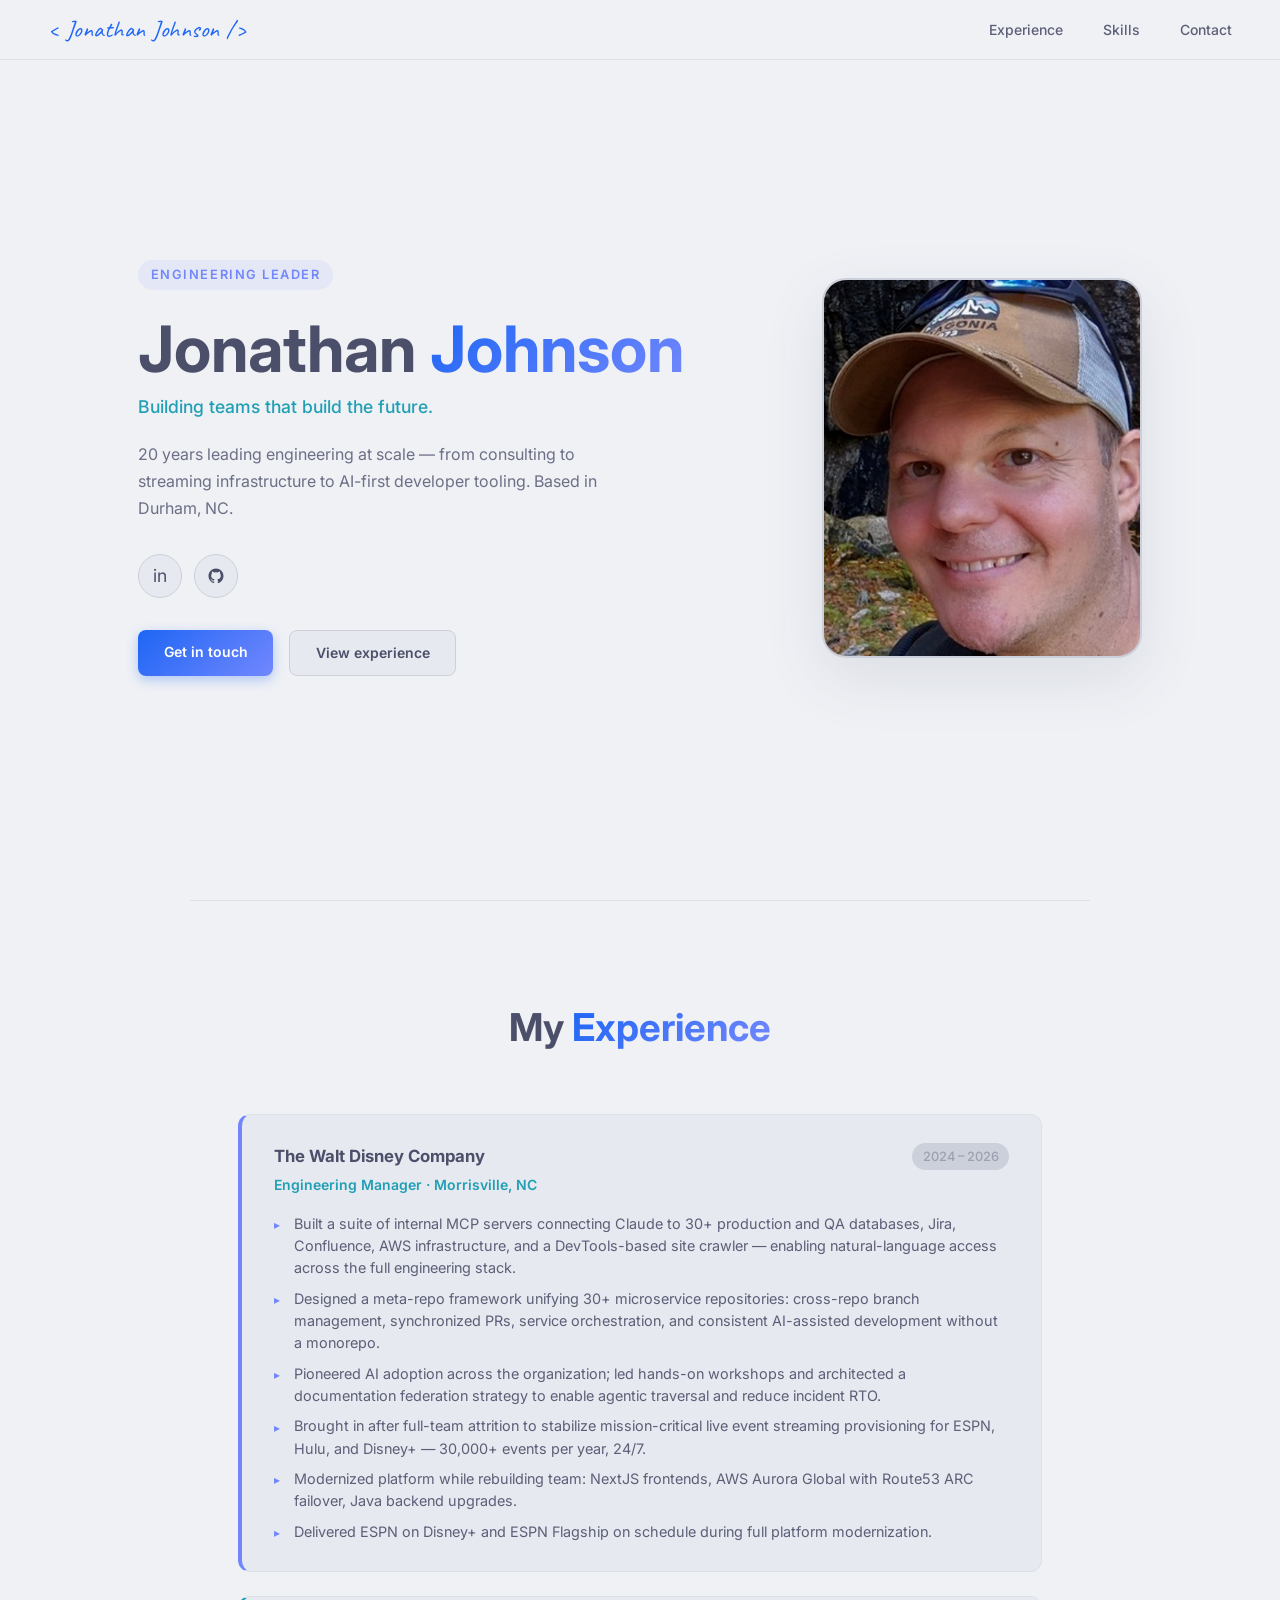
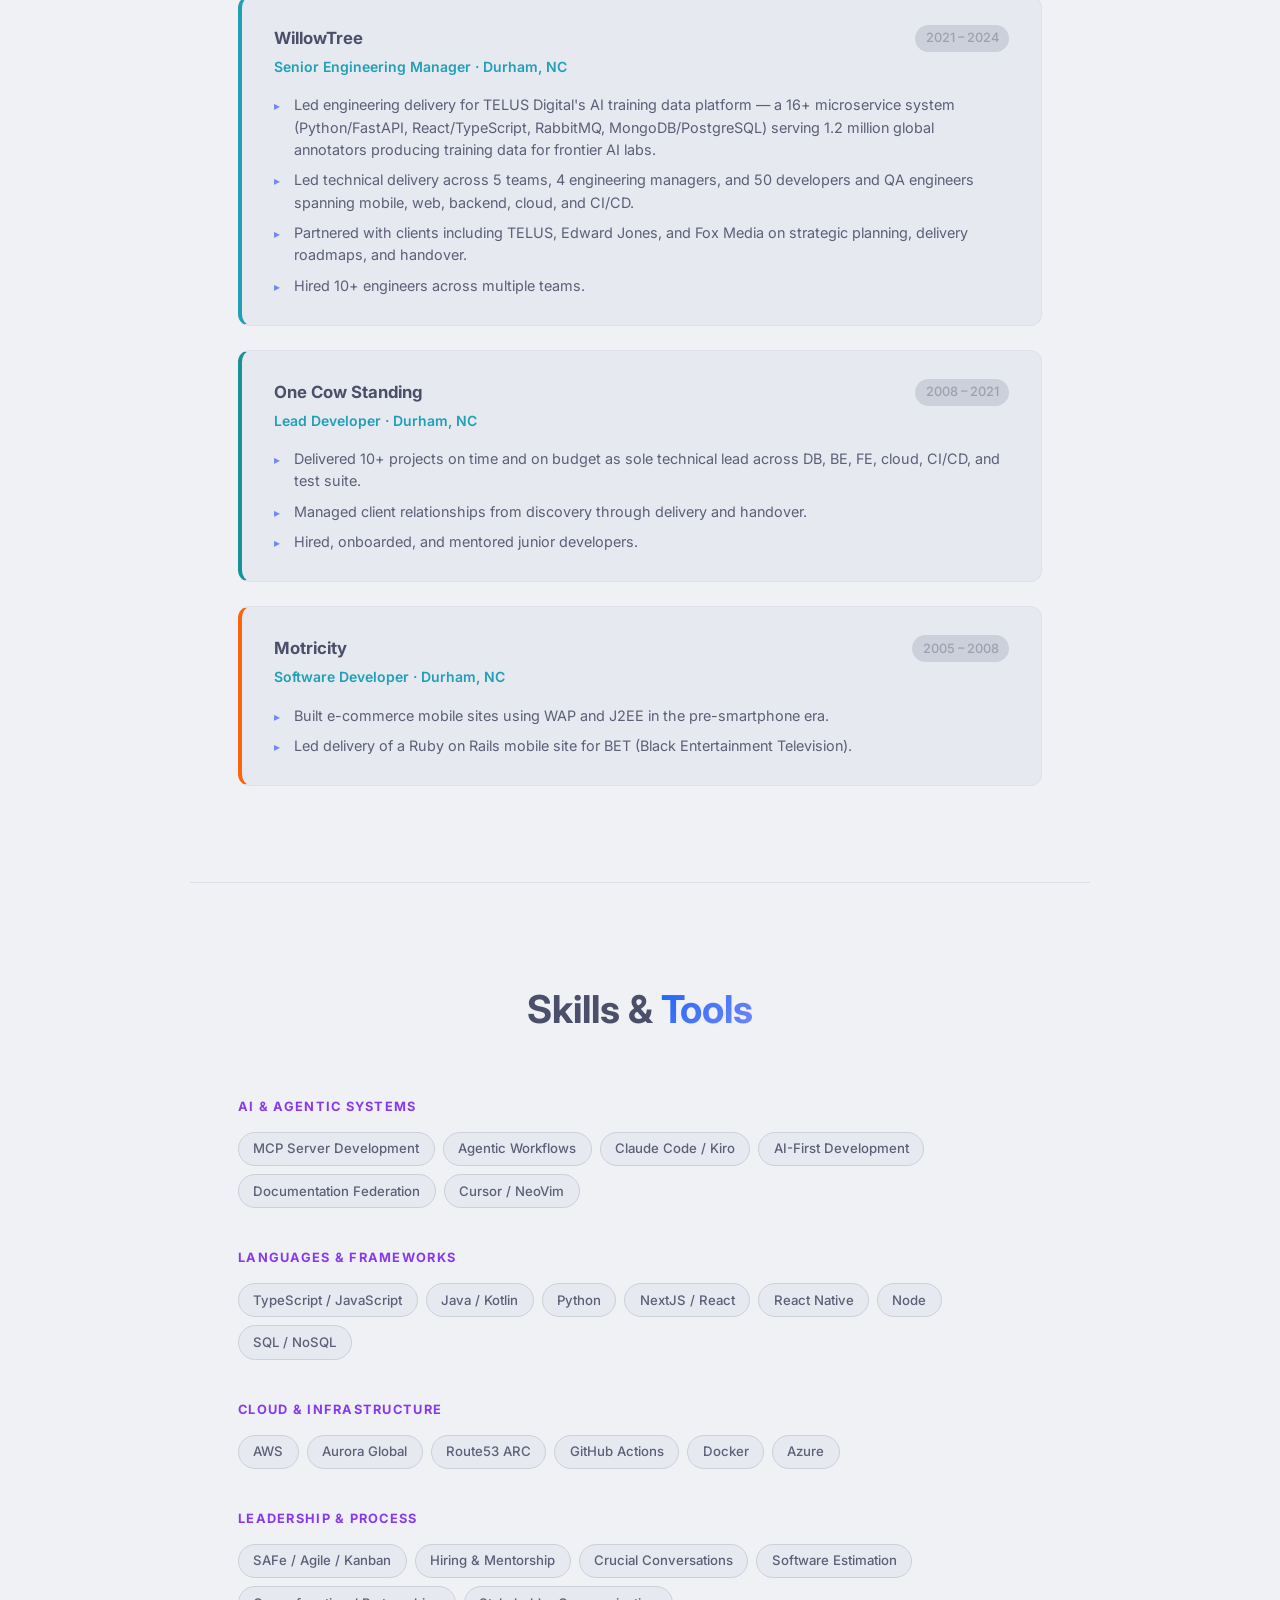
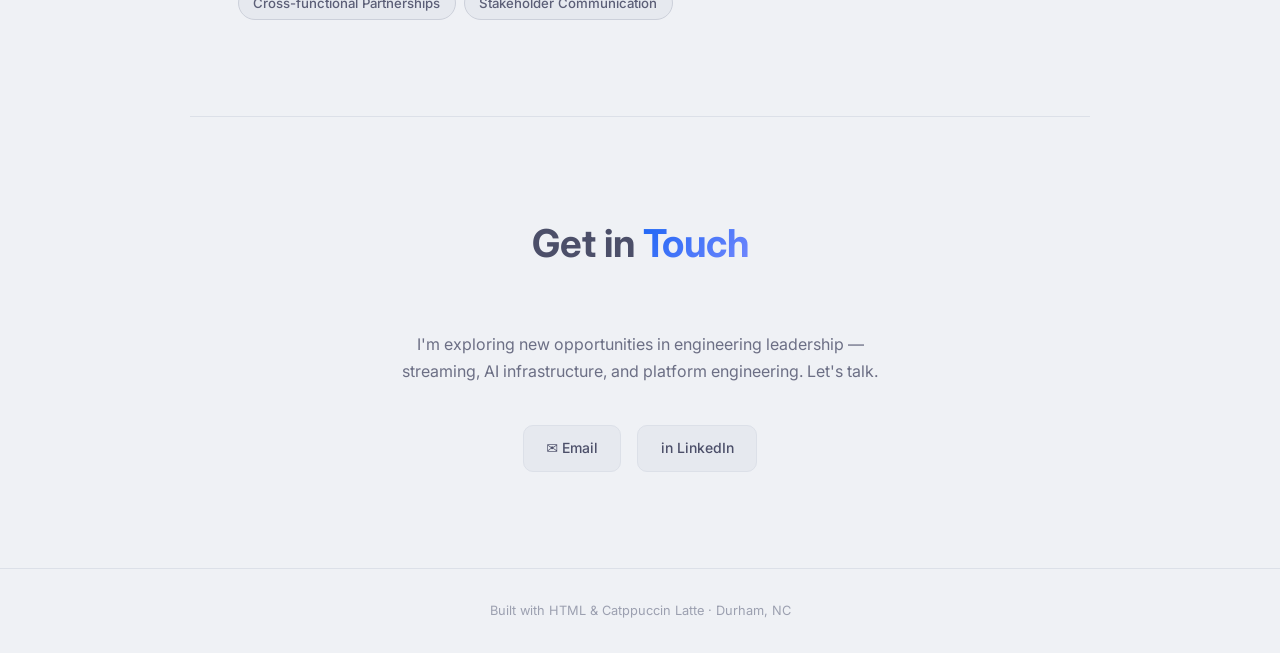
==== commit 13d3126a: "removing rabbitmq" ====
--- a/index.html
+++ b/index.html
@@ -612,7 +612,6 @@
             <span class="pill">GitHub Actions</span>
             <span class="pill">Docker</span>
             <span class="pill">Azure</span>
-            <span class="pill">RabbitMQ</span>
           </div>
         </div>
 
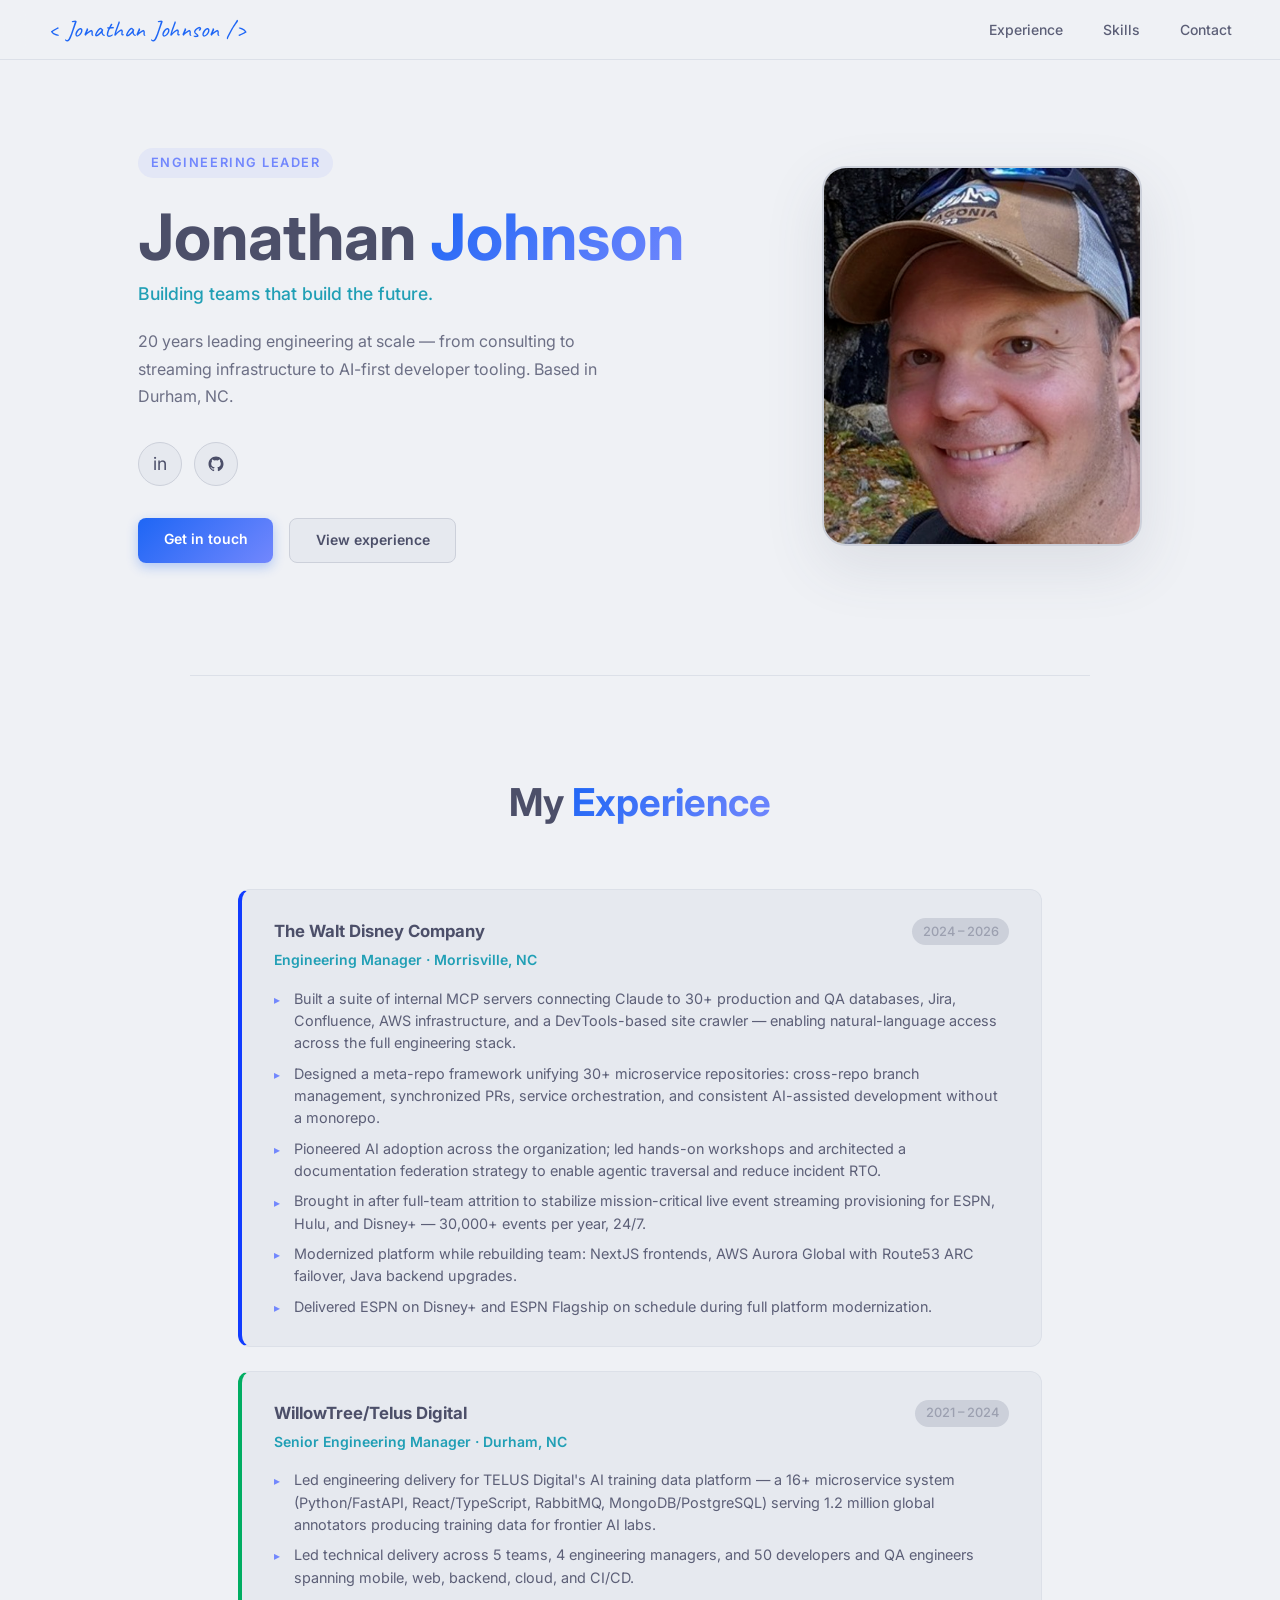
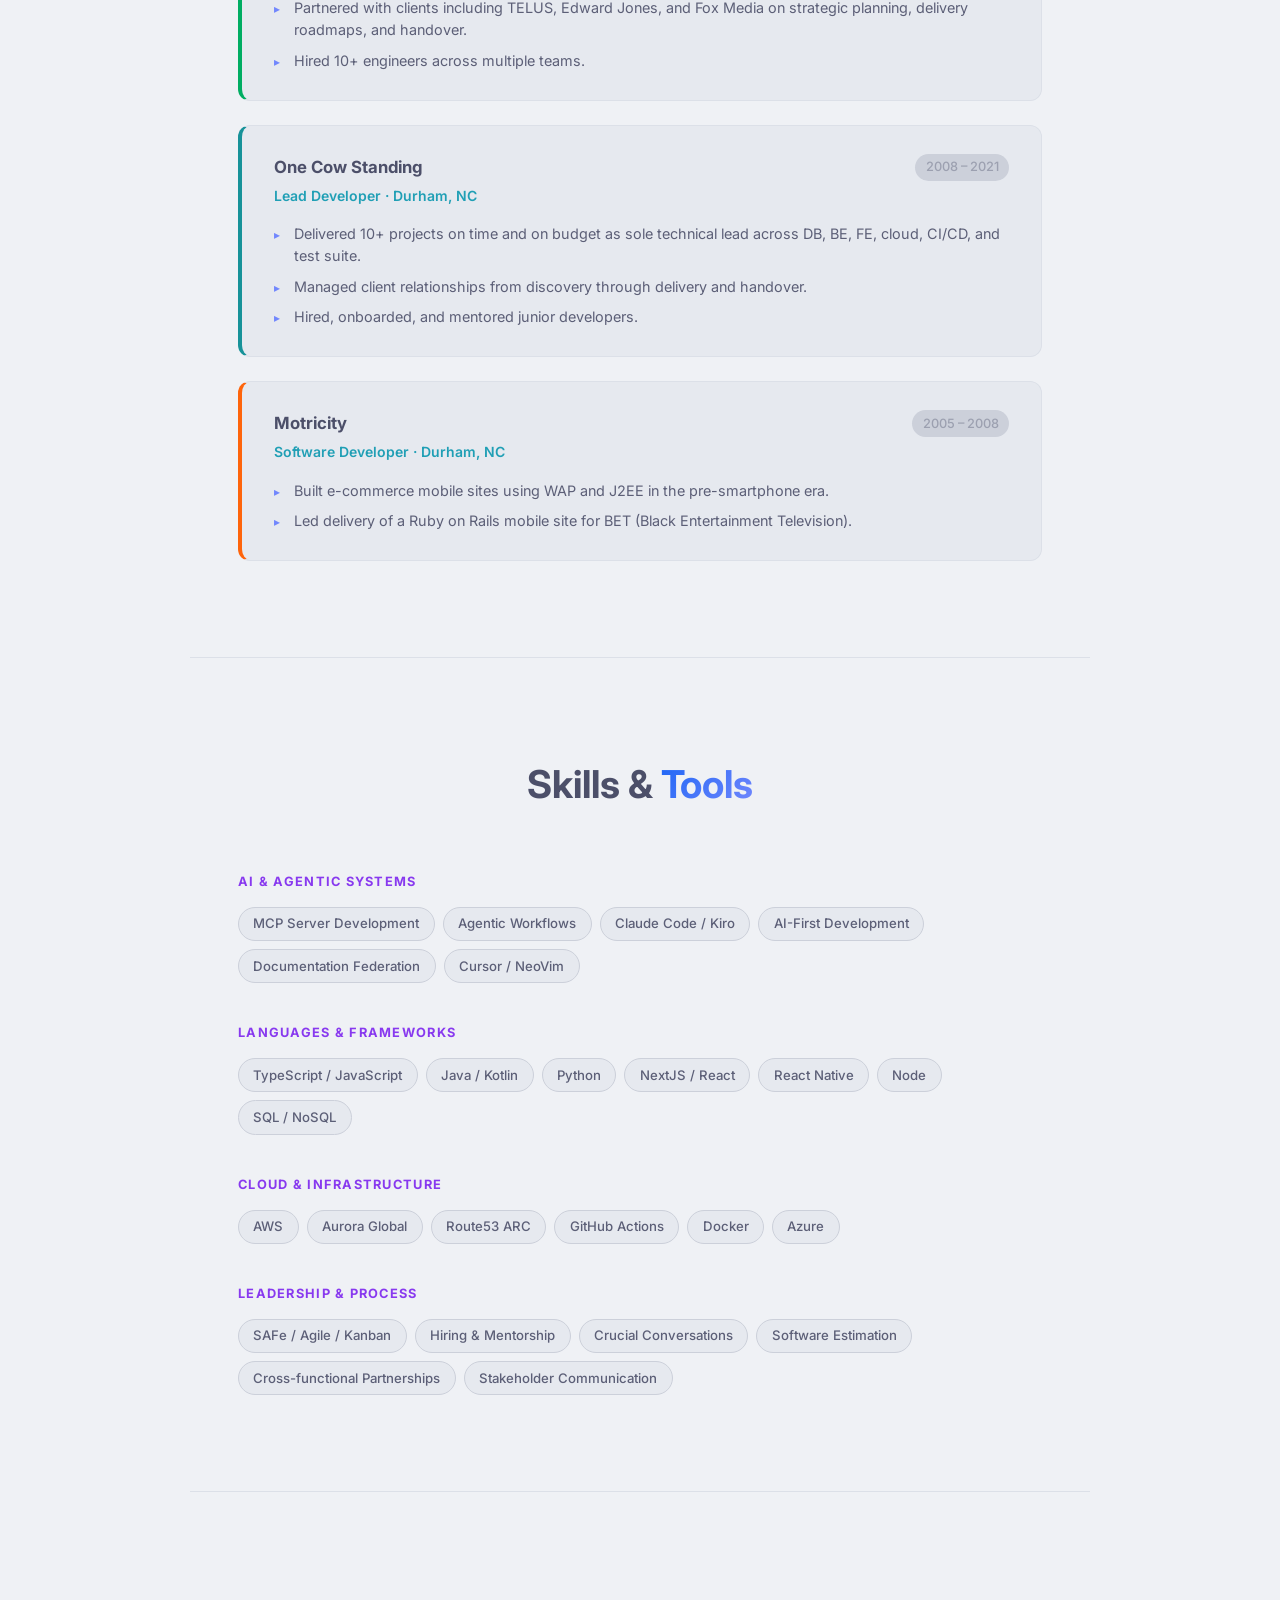
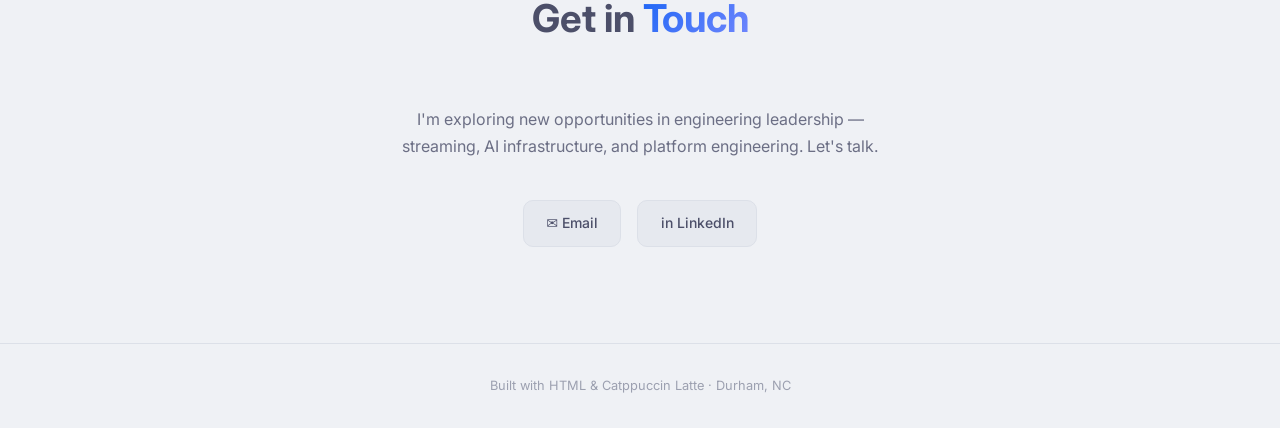
==== commit b646b07f: "fixing company colors" ====
--- a/index.html
+++ b/index.html
@@ -95,7 +95,7 @@
 
     /* ── HERO ── */
     #hero {
-      min-height: 100vh;
+      min-height: 75vh;
       display: flex;
       align-items: center;
       max-width: 1100px;
@@ -510,10 +510,10 @@
   <!-- EXPERIENCE -->
   <div id="experience">
     <div class="section-wrap">
-      <h2 class="section-heading fade-in">My <span>Experience</span></h2>
+      <h2 class="section-heading fade-in" style="border-left-color: #006E99">My <span>Experience</span></h2>
       <div class="exp-list">
 
-        <div class="exp-card fade-in">
+        <div class="exp-card fade-in" style="border-left-color: #113CFF">
           <div class="exp-card-header">
             <span class="exp-company">The Walt Disney Company</span>
             <span class="exp-period">2024 – 2026</span>
@@ -529,9 +529,9 @@
           </ul>
         </div>
 
-        <div class="exp-card fade-in" style="border-left-color: var(--sapphire)">
+        <div class="exp-card fade-in" style="border-left-color: #00AD62">
           <div class="exp-card-header">
-            <span class="exp-company">WillowTree</span>
+            <span class="exp-company">WillowTree/Telus Digital</span>
             <span class="exp-period">2021 – 2024</span>
           </div>
           <p class="exp-role">Senior Engineering Manager · Durham, NC</p>
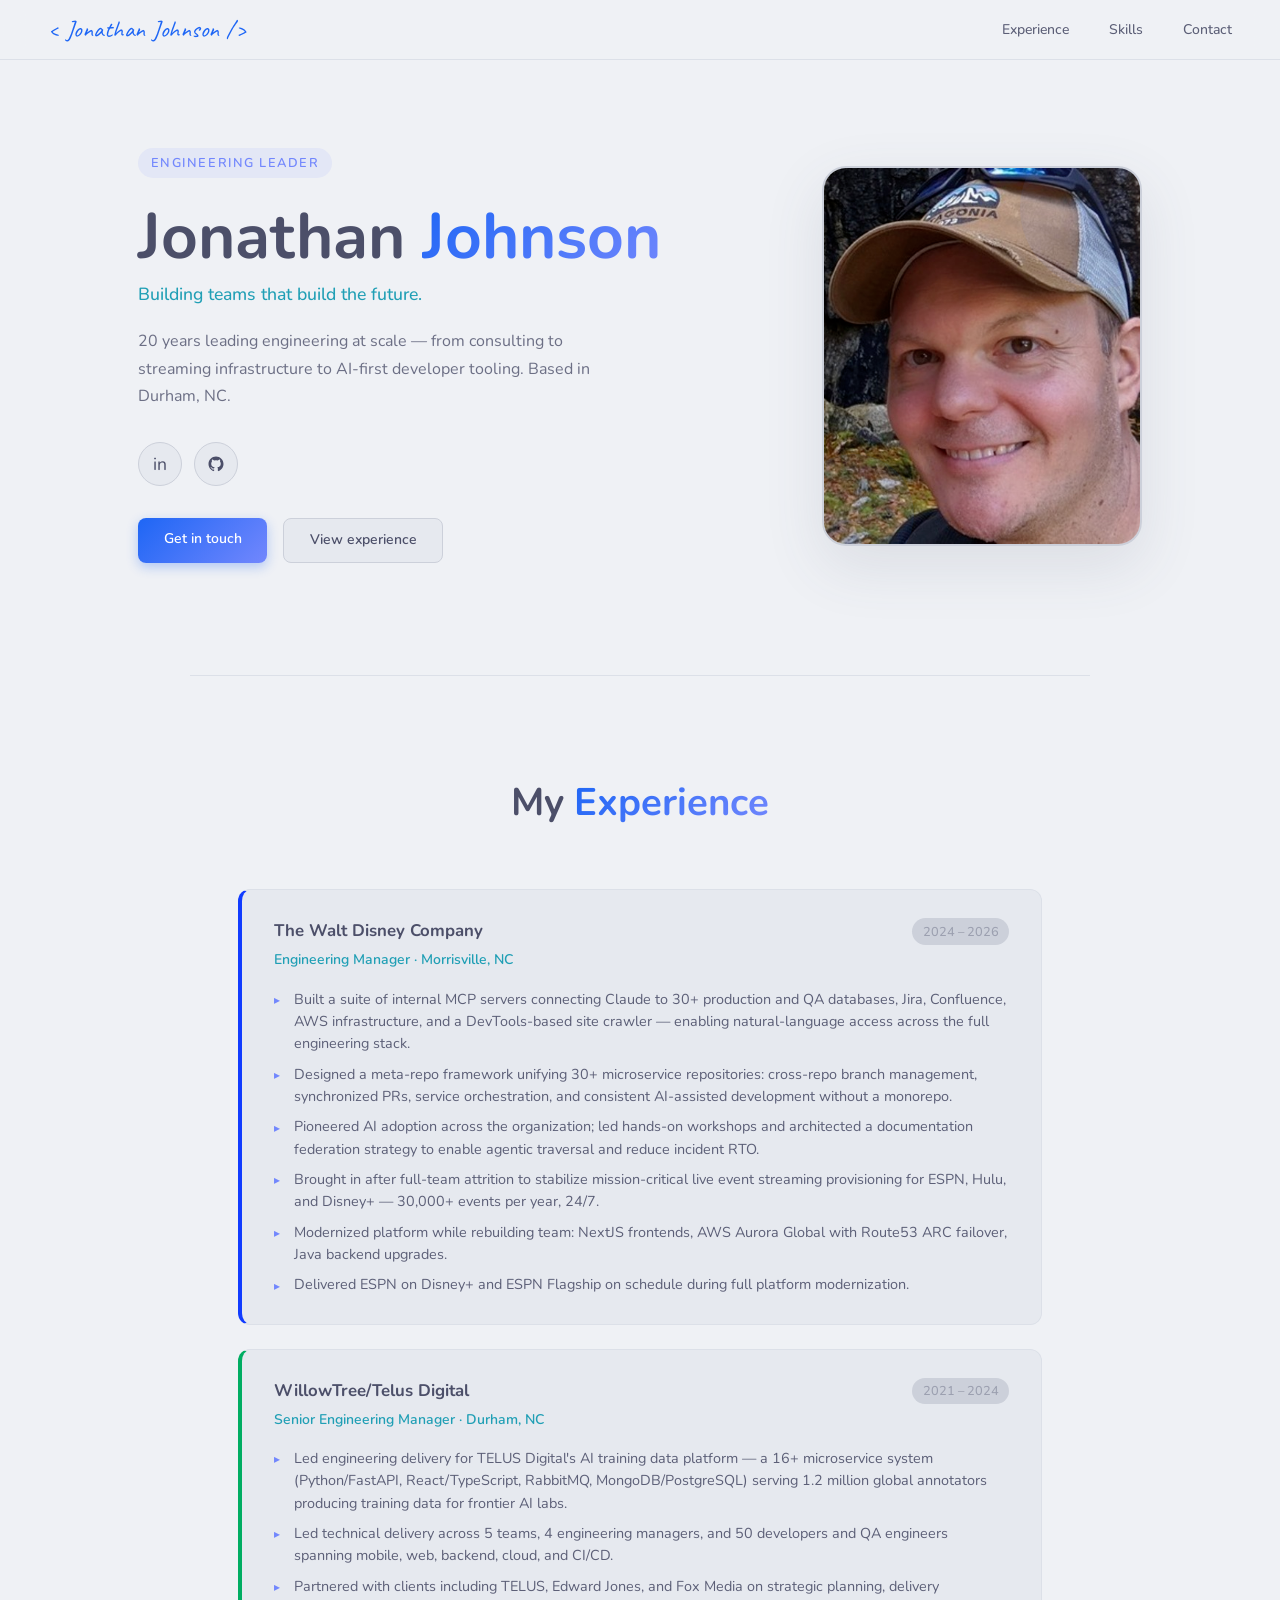
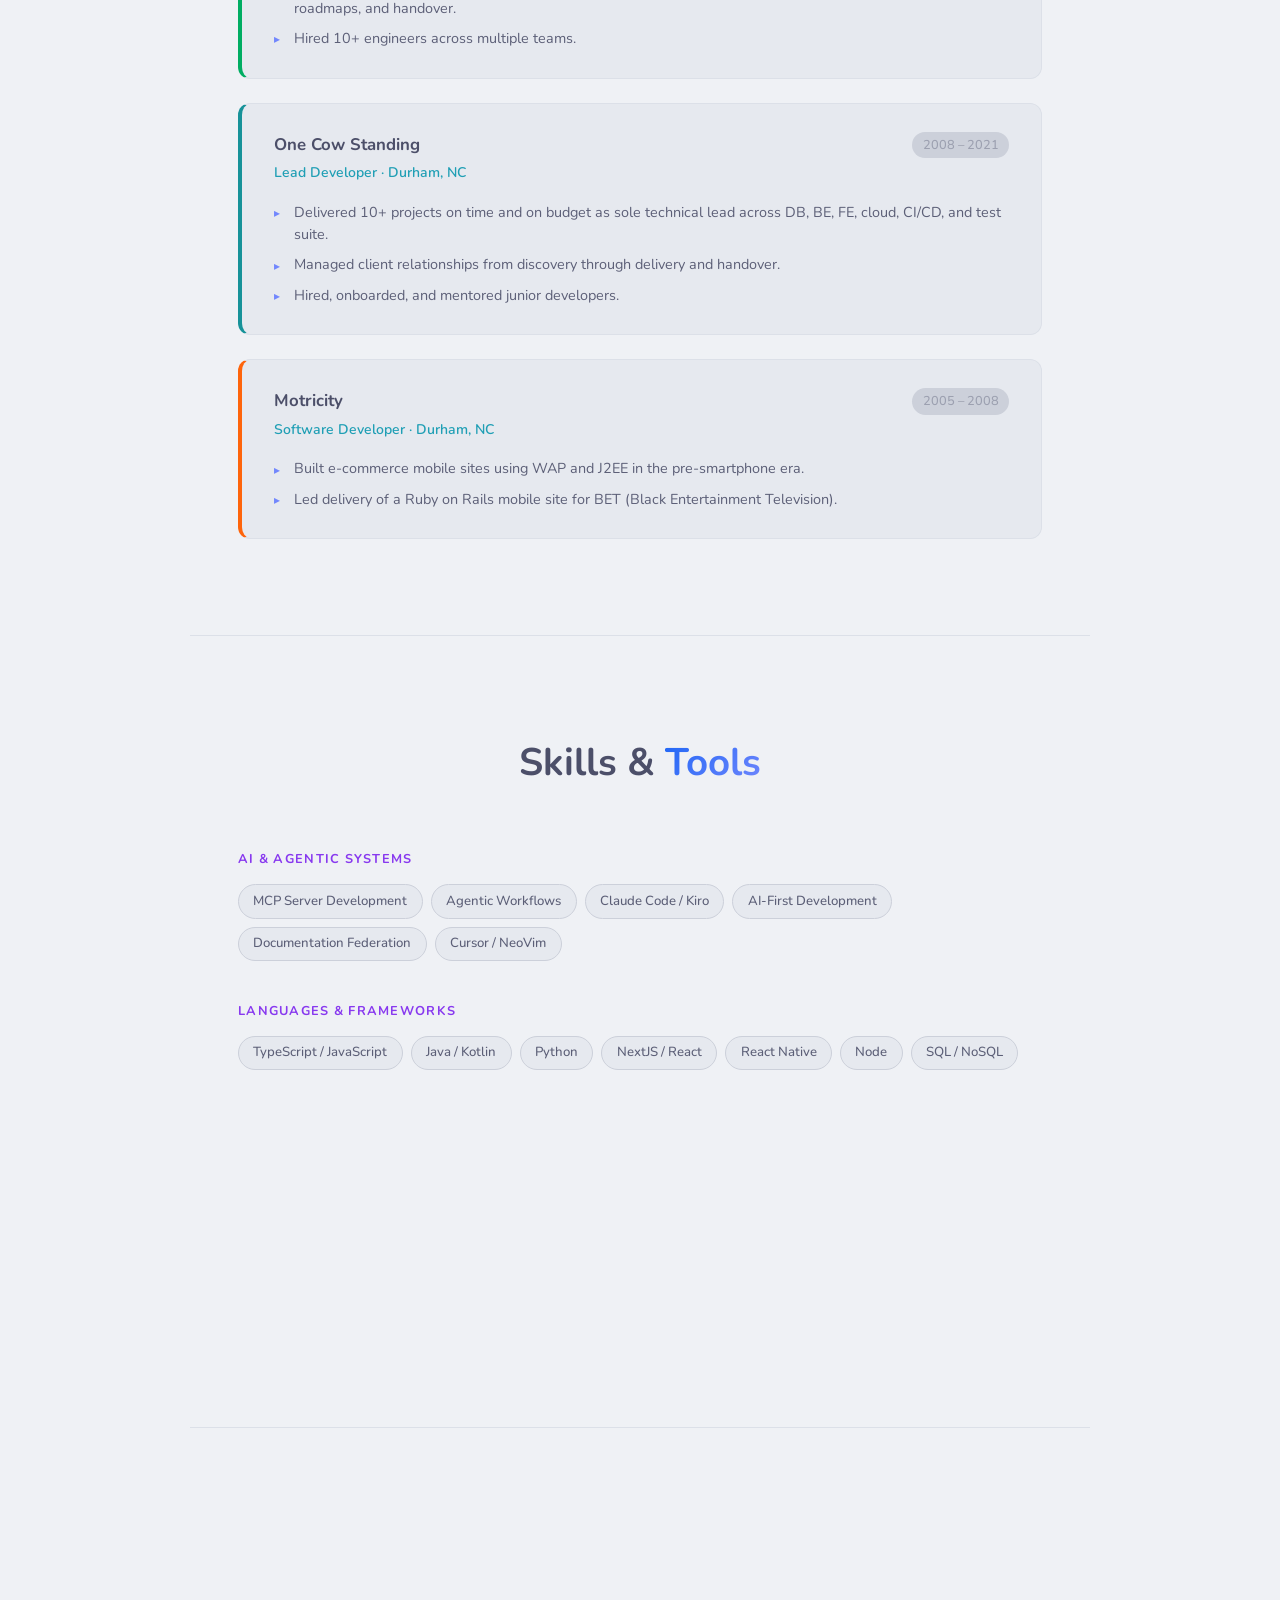
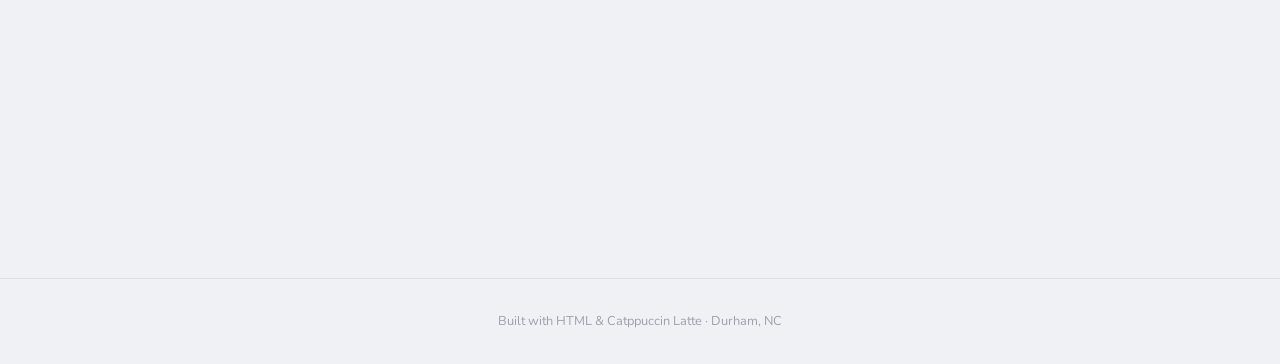
==== commit e76f92e0: "Switch body font from Inter to Nunito Co-Authored-By: Claude Sonnet 4.6 <noreply@anthropic.com>" ====
--- a/index.html
+++ b/index.html
@@ -6,7 +6,7 @@
   <title>Jonathan Johnson — Engineering Leader</title>
   <link rel="preconnect" href="https://fonts.googleapis.com" />
   <link rel="preconnect" href="https://fonts.gstatic.com" crossorigin />
-  <link href="https://fonts.googleapis.com/css2?family=Caveat:wght@600&family=Inter:wght@300;400;500;600;700&display=swap" rel="stylesheet" />
+  <link href="https://fonts.googleapis.com/css2?family=Caveat:wght@600&family=Nunito:wght@300;400;500;600;700&display=swap" rel="stylesheet" />
   <style>
     /* Catppuccin Latte */
     :root {
@@ -33,7 +33,7 @@
     html { scroll-behavior: smooth; }
 
     body {
-      font-family: 'Inter', system-ui, sans-serif;
+      font-family: 'Nunito', system-ui, sans-serif;
       background: var(--base);
       color: var(--text);
       line-height: 1.6;
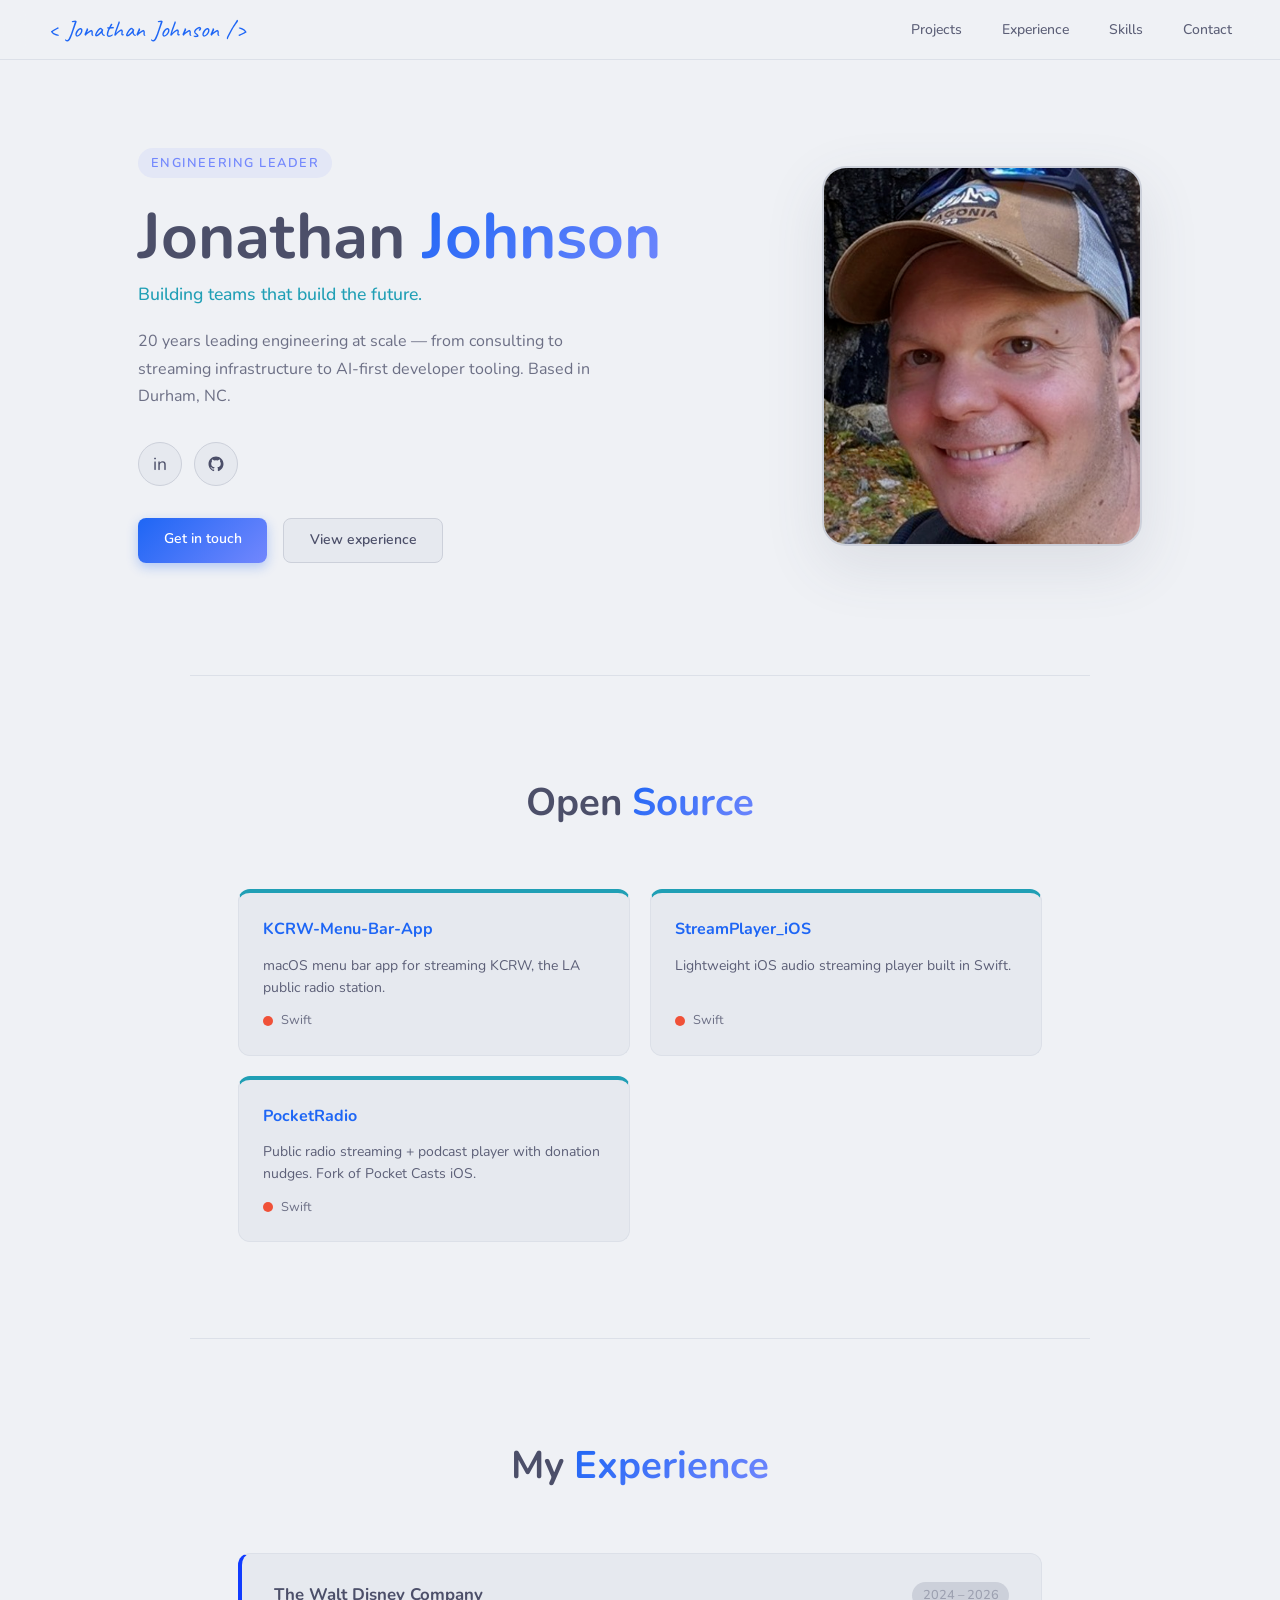
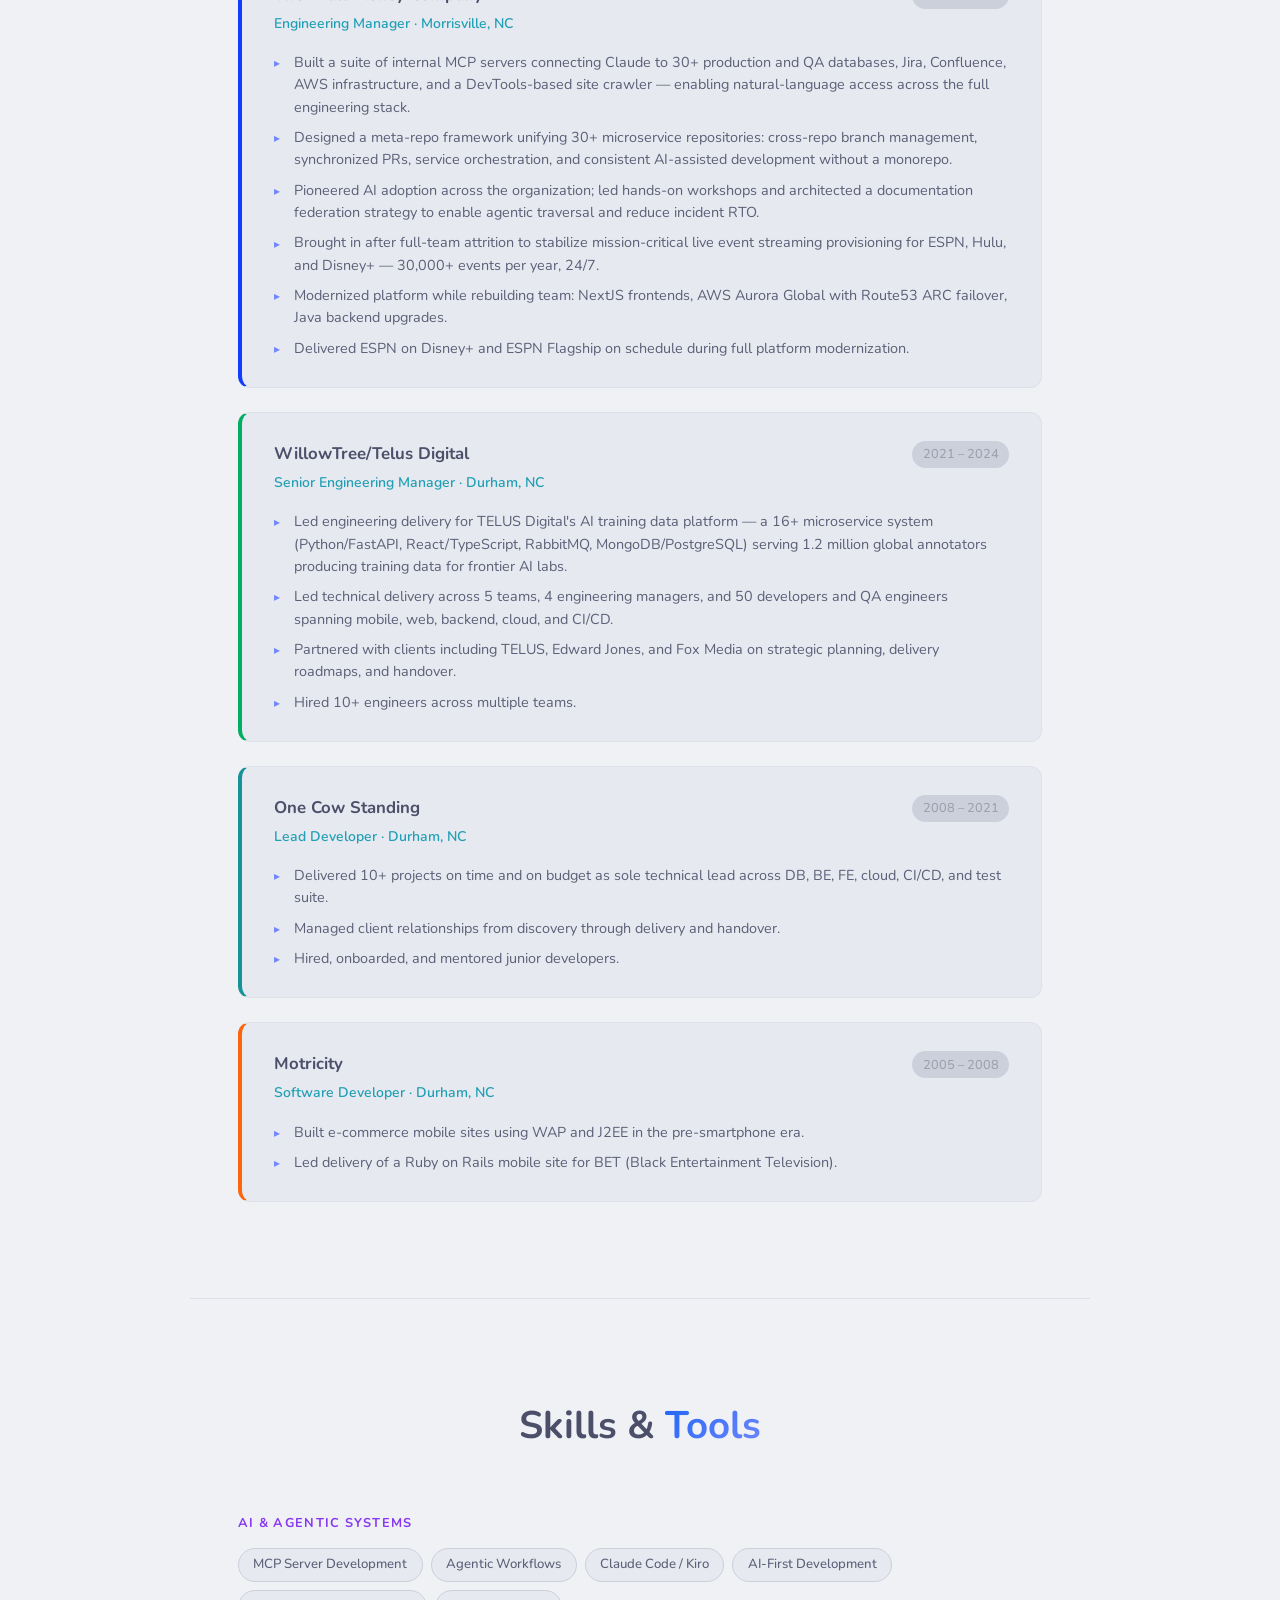
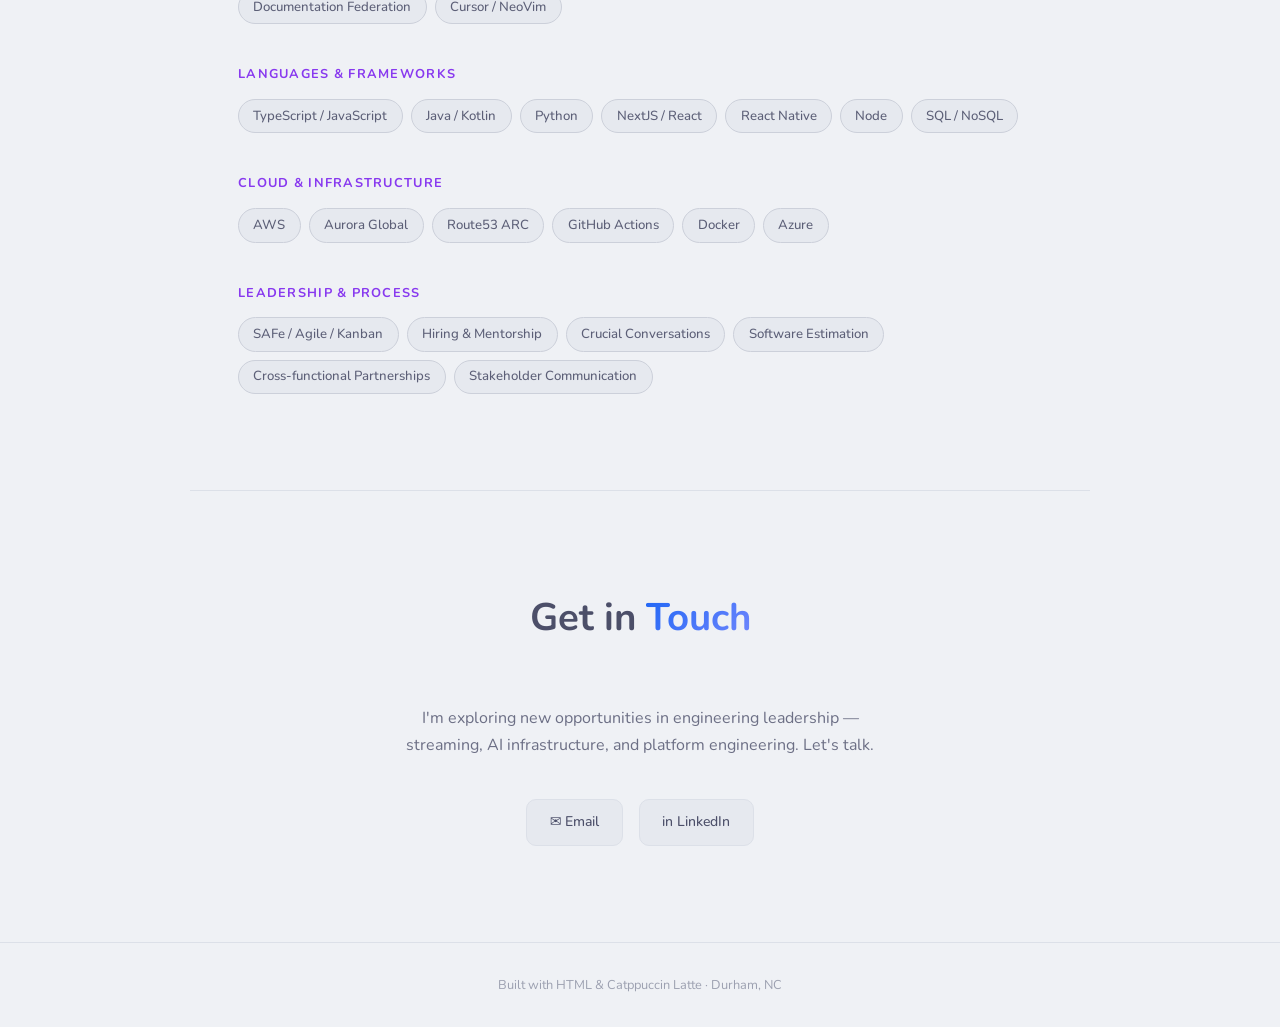
==== commit 5bcc8e52: "Move projects section to top, add to nav Co-Authored-By: Claude Sonnet 4.6 <noreply@anthropic.com>" ====
--- a/index.html
+++ b/index.html
@@ -403,6 +403,65 @@
       background: rgba(114, 135, 253, 0.08);
     }
 
+    /* ── PROJECTS ── */
+    .projects-grid {
+      display: grid;
+      grid-template-columns: repeat(auto-fit, minmax(260px, 1fr));
+      gap: 1.25rem;
+    }
+
+    .project-card {
+      background: var(--mantle);
+      border: 1.5px solid var(--crust);
+      border-top: 4px solid var(--sapphire);
+      border-radius: 12px;
+      padding: 1.5rem;
+      display: flex;
+      flex-direction: column;
+      gap: 0.75rem;
+      transition: box-shadow 0.2s, transform 0.2s;
+      text-decoration: none;
+      color: inherit;
+    }
+
+    .project-card:hover {
+      box-shadow: 0 8px 32px rgba(76, 79, 105, 0.1);
+      transform: translateY(-2px);
+      color: inherit;
+    }
+
+    .project-name {
+      font-size: 1rem;
+      font-weight: 700;
+      color: var(--blue);
+    }
+
+    .project-desc {
+      font-size: 0.875rem;
+      color: var(--subtext1);
+      line-height: 1.55;
+      flex: 1;
+    }
+
+    .project-footer {
+      display: flex;
+      align-items: center;
+      gap: 0.5rem;
+    }
+
+    .lang-dot {
+      width: 10px;
+      height: 10px;
+      border-radius: 50%;
+      background: #f05138;
+      flex-shrink: 0;
+    }
+
+    .lang-label {
+      font-size: 0.8rem;
+      color: var(--subtext0);
+    }
+
     /* ── CONTACT ── */
     #contact .section-wrap {
       text-align: center;
@@ -476,6 +535,7 @@
   <nav>
     <span class="nav-logo">&lt; Jonathan Johnson /&gt;</span>
     <ul>
+      <li><a href="#projects">Projects</a></li>
       <li><a href="#experience">Experience</a></li>
       <li><a href="#skills">Skills</a></li>
       <li><a href="#contact">Contact</a></li>
@@ -507,6 +567,43 @@
     </div>
   </section>
 
+  <!-- PROJECTS -->
+  <div id="projects">
+    <div class="section-wrap">
+      <h2 class="section-heading fade-in">Open <span>Source</span></h2>
+      <div class="projects-grid">
+
+        <a href="https://github.com/jonathan-david-johnson/KCRW-Menu-Bar-App" target="_blank" rel="noopener" class="project-card fade-in">
+          <span class="project-name">KCRW-Menu-Bar-App</span>
+          <p class="project-desc">macOS menu bar app for streaming KCRW, the LA public radio station.</p>
+          <div class="project-footer">
+            <span class="lang-dot"></span>
+            <span class="lang-label">Swift</span>
+          </div>
+        </a>
+
+        <a href="https://github.com/jonathan-david-johnson/StreamPlayer_iOS" target="_blank" rel="noopener" class="project-card fade-in">
+          <span class="project-name">StreamPlayer_iOS</span>
+          <p class="project-desc">Lightweight iOS audio streaming player built in Swift.</p>
+          <div class="project-footer">
+            <span class="lang-dot"></span>
+            <span class="lang-label">Swift</span>
+          </div>
+        </a>
+
+        <a href="https://github.com/jonathan-david-johnson/PocketRadio" target="_blank" rel="noopener" class="project-card fade-in">
+          <span class="project-name">PocketRadio</span>
+          <p class="project-desc">Public radio streaming + podcast player with donation nudges. Fork of Pocket Casts iOS.</p>
+          <div class="project-footer">
+            <span class="lang-dot"></span>
+            <span class="lang-label">Swift</span>
+          </div>
+        </a>
+
+      </div>
+    </div>
+  </div>
+
   <!-- EXPERIENCE -->
   <div id="experience">
     <div class="section-wrap">
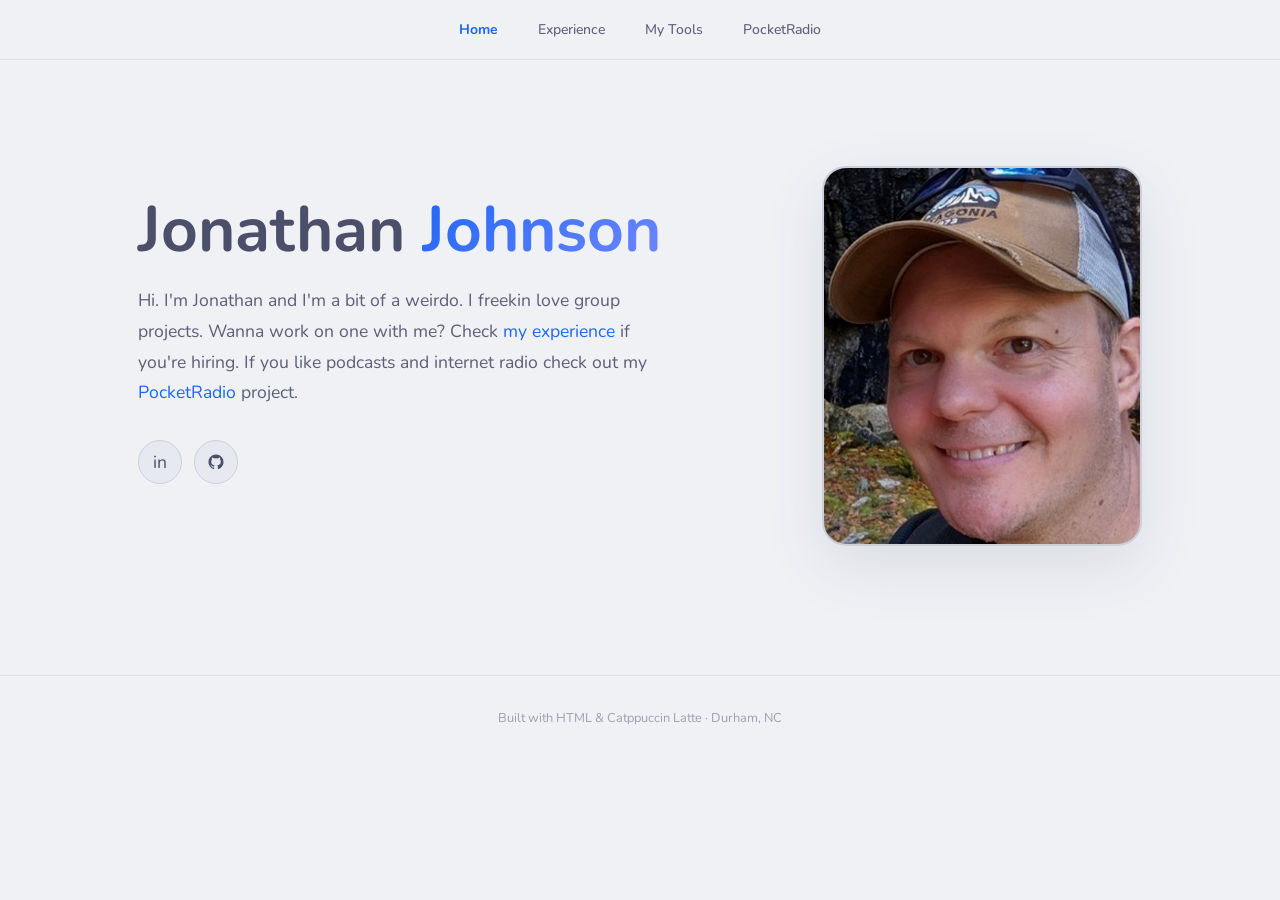
==== commit 7f151cb4: "Split site into pages, correct PocketRadio details Break the single-page index into Home / Experienc" ====
--- a/index.html
+++ b/index.html
@@ -3,758 +3,50 @@
 <head>
   <meta charset="UTF-8" />
   <meta name="viewport" content="width=device-width, initial-scale=1.0" />
-  <title>Jonathan Johnson — Engineering Leader</title>
+  <title>Jonathan Johnson</title>
+  <meta name="description" content="Jonathan Johnson — engineering leader in Durham, NC. Experience, agentic work, and PocketRadio." />
   <link rel="preconnect" href="https://fonts.googleapis.com" />
   <link rel="preconnect" href="https://fonts.gstatic.com" crossorigin />
   <link href="https://fonts.googleapis.com/css2?family=Caveat:wght@600&family=Nunito:wght@300;400;500;600;700&display=swap" rel="stylesheet" />
-  <style>
-    /* Catppuccin Latte */
-    :root {
-      --base:      #eff1f5;
-      --mantle:    #e6e9ef;
-      --crust:     #dce0e8;
-      --surface0:  #ccd0da;
-      --surface1:  #bcc0cc;
-      --overlay0:  #9ca0b0;
-      --subtext0:  #6c6f85;
-      --subtext1:  #5c5f77;
-      --text:      #4c4f69;
-      --lavender:  #7287fd;
-      --blue:      #1e66f5;
-      --mauve:     #8839ef;
-      --sapphire:  #209fb5;
-      --teal:      #179299;
-      --green:     #40a02b;
-      --peach:     #fe640b;
-      --pink:      #ea76cb;
-    }
-
-    *, *::before, *::after { box-sizing: border-box; margin: 0; padding: 0; }
-    html { scroll-behavior: smooth; }
-
-    body {
-      font-family: 'Nunito', system-ui, sans-serif;
-      background: var(--base);
-      color: var(--text);
-      line-height: 1.6;
-      font-size: 16px;
-      overflow-x: hidden;
-    }
-
-    a { color: var(--blue); text-decoration: none; transition: color 0.2s; }
-    a:hover { color: var(--lavender); }
-
-    /* ── NAV ── */
-    nav {
-      position: fixed;
-      top: 0; left: 0; right: 0;
-      background: rgba(239, 241, 245, 0.85);
-      backdrop-filter: blur(12px);
-      border-bottom: 1px solid var(--crust);
-      z-index: 100;
-      padding: 0 3rem;
-      display: flex;
-      align-items: center;
-      justify-content: space-between;
-      height: 60px;
-    }
-
-    .nav-logo {
-      font-family: 'Caveat', cursive;
-      font-size: 1.5rem;
-      color: var(--blue);
-      letter-spacing: 0.02em;
-    }
-
-    nav ul {
-      list-style: none;
-      display: flex;
-      gap: 2.5rem;
-    }
-
-    nav ul a {
-      font-size: 0.875rem;
-      font-weight: 500;
-      color: var(--subtext1);
-      transition: color 0.2s;
-    }
-
-    nav ul a:hover { color: var(--blue); }
-
-    /* ── SCROLL FADE-IN ── */
-    .fade-in {
-      opacity: 0;
-      transform: translateY(28px);
-      transition: opacity 0.6s ease, transform 0.6s ease;
-    }
-
-    .fade-in.visible {
-      opacity: 1;
-      transform: translateY(0);
-    }
-
-    /* ── HERO ── */
-    #hero {
-      min-height: 75vh;
-      display: flex;
-      align-items: center;
-      max-width: 1100px;
-      margin: 0 auto;
-      padding: 100px 3rem 4rem;
-      gap: 4rem;
-    }
-
-    .hero-left { flex: 1; }
-
-    .hero-tag {
-      display: inline-block;
-      font-size: 0.8rem;
-      font-weight: 600;
-      letter-spacing: 0.12em;
-      text-transform: uppercase;
-      color: var(--lavender);
-      background: rgba(114, 135, 253, 0.1);
-      padding: 0.3rem 0.8rem;
-      border-radius: 20px;
-      margin-bottom: 1.5rem;
-    }
-
-    #hero h1 {
-      font-size: clamp(2.8rem, 5vw, 4rem);
-      font-weight: 700;
-      line-height: 1.1;
-      color: var(--text);
-      margin-bottom: 0.5rem;
-    }
-
-    #hero h1 span {
-      background: linear-gradient(135deg, var(--blue), var(--lavender));
-      -webkit-background-clip: text;
-      -webkit-text-fill-color: transparent;
-      background-clip: text;
-    }
-
-    .hero-subtitle {
-      font-size: 1.1rem;
-      font-weight: 500;
-      color: var(--sapphire);
-      margin-bottom: 1.25rem;
-    }
-
-    .hero-bio {
-      font-size: 1rem;
-      color: var(--subtext0);
-      max-width: 480px;
-      margin-bottom: 2rem;
-      line-height: 1.7;
-    }
-
-    .social-icons {
-      display: flex;
-      gap: 0.75rem;
-      margin-bottom: 2rem;
-    }
-
-    .social-icon {
-      width: 44px;
-      height: 44px;
-      border-radius: 50%;
-      display: flex;
-      align-items: center;
-      justify-content: center;
-      font-size: 1.1rem;
-      transition: transform 0.2s, box-shadow 0.2s;
-      border: 1.5px solid var(--surface0);
-      background: var(--mantle);
-      color: var(--text);
-    }
-
-    .social-icon:hover {
-      transform: translateY(-3px);
-      box-shadow: 0 6px 16px rgba(30, 102, 245, 0.15);
-      color: var(--blue);
-      border-color: var(--lavender);
-    }
-
-    .hero-cta {
-      display: flex;
-      gap: 1rem;
-      flex-wrap: wrap;
-    }
-
-    .btn {
-      display: inline-block;
-      padding: 0.65rem 1.6rem;
-      border-radius: 8px;
-      font-size: 0.875rem;
-      font-weight: 600;
-      transition: all 0.2s;
-      cursor: pointer;
-    }
-
-    .btn-primary {
-      background: linear-gradient(135deg, var(--blue), var(--lavender));
-      color: #fff;
-      box-shadow: 0 4px 12px rgba(30, 102, 245, 0.3);
-    }
-
-    .btn-primary:hover {
-      color: #fff;
-      transform: translateY(-2px);
-      box-shadow: 0 6px 20px rgba(30, 102, 245, 0.4);
-    }
-
-    .btn-secondary {
-      background: var(--mantle);
-      color: var(--text);
-      border: 1.5px solid var(--surface0);
-    }
-
-    .btn-secondary:hover {
-      color: var(--blue);
-      border-color: var(--lavender);
-      transform: translateY(-2px);
-    }
-
-    /* HERO AVATAR */
-    .hero-right {
-      flex-shrink: 0;
-    }
-
-    .avatar-wrap {
-      width: 320px;
-      height: 380px;
-      border-radius: 24px;
-      background: linear-gradient(145deg, var(--mantle), var(--crust));
-      border: 2px solid var(--surface0);
-      display: flex;
-      align-items: center;
-      justify-content: center;
-      position: relative;
-      overflow: hidden;
-      box-shadow: 0 20px 60px rgba(76, 79, 105, 0.12);
-    }
-
-    /* Replace this div with an <img> tag when you have a photo */
-    .avatar-initials {
-      font-size: 6rem;
-      font-weight: 700;
-      background: linear-gradient(135deg, var(--blue), var(--lavender));
-      -webkit-background-clip: text;
-      -webkit-text-fill-color: transparent;
-      background-clip: text;
-      user-select: none;
-    }
-
-    .avatar-wrap::before {
-      content: '';
-      position: absolute;
-      top: -40px; right: -40px;
-      width: 160px; height: 160px;
-      border-radius: 50%;
-      background: rgba(114, 135, 253, 0.08);
-    }
-
-    .avatar-wrap::after {
-      content: '';
-      position: absolute;
-      bottom: -30px; left: -30px;
-      width: 120px; height: 120px;
-      border-radius: 50%;
-      background: rgba(30, 102, 245, 0.07);
-    }
-
-    /* ── SECTION WRAPPER ── */
-    .section-wrap {
-      max-width: 900px;
-      margin: 0 auto;
-      padding: 6rem 3rem;
-      border-top: 1px solid var(--crust);
-    }
-
-    .section-heading {
-      text-align: center;
-      font-size: clamp(1.8rem, 3vw, 2.4rem);
-      font-weight: 700;
-      color: var(--text);
-      margin-bottom: 3.5rem;
-    }
-
-    .section-heading span {
-      background: linear-gradient(135deg, var(--blue), var(--lavender));
-      -webkit-background-clip: text;
-      -webkit-text-fill-color: transparent;
-      background-clip: text;
-    }
-
-    /* ── EXPERIENCE CARDS ── */
-    .exp-list {
-      display: flex;
-      flex-direction: column;
-      gap: 1.5rem;
-    }
-
-    .exp-card {
-      background: var(--mantle);
-      border: 1.5px solid var(--crust);
-      border-left: 4px solid var(--lavender);
-      border-radius: 12px;
-      padding: 1.75rem 2rem;
-      transition: box-shadow 0.2s, transform 0.2s;
-    }
-
-    .exp-card:hover {
-      box-shadow: 0 8px 32px rgba(76, 79, 105, 0.1);
-      transform: translateY(-2px);
-    }
-
-    .exp-card-header {
-      display: flex;
-      align-items: flex-start;
-      justify-content: space-between;
-      flex-wrap: wrap;
-      gap: 0.5rem;
-      margin-bottom: 0.25rem;
-    }
-
-    .exp-company {
-      font-size: 1.05rem;
-      font-weight: 700;
-      color: var(--text);
-    }
-
-    .exp-period {
-      font-size: 0.8rem;
-      font-weight: 500;
-      color: var(--overlay0);
-      background: var(--surface0);
-      padding: 0.2rem 0.65rem;
-      border-radius: 20px;
-      white-space: nowrap;
-    }
-
-    .exp-role {
-      font-size: 0.875rem;
-      font-weight: 600;
-      color: var(--sapphire);
-      margin-bottom: 1rem;
-    }
-
-    .exp-bullets {
-      list-style: none;
-      display: flex;
-      flex-direction: column;
-      gap: 0.5rem;
-    }
-
-    .exp-bullets li {
-      font-size: 0.9rem;
-      color: var(--subtext1);
-      padding-left: 1.25rem;
-      position: relative;
-      line-height: 1.55;
-    }
-
-    .exp-bullets li::before {
-      content: '▸';
-      position: absolute;
-      left: 0;
-      color: var(--lavender);
-      font-size: 0.75rem;
-      top: 0.2rem;
-    }
-
-    /* ── SKILLS ── */
-    .skills-section {
-      display: flex;
-      flex-direction: column;
-      gap: 2.5rem;
-    }
-
-    .skill-category h3 {
-      font-size: 0.8rem;
-      font-weight: 700;
-      text-transform: uppercase;
-      letter-spacing: 0.1em;
-      color: var(--mauve);
-      margin-bottom: 0.9rem;
-    }
-
-    .skill-pills {
-      display: flex;
-      flex-wrap: wrap;
-      gap: 0.5rem;
-    }
-
-    .pill {
-      font-size: 0.825rem;
-      font-weight: 500;
-      padding: 0.35rem 0.9rem;
-      border-radius: 20px;
-      border: 1.5px solid var(--surface0);
-      background: var(--mantle);
-      color: var(--subtext1);
-      transition: all 0.2s;
-    }
-
-    .pill:hover {
-      border-color: var(--lavender);
-      color: var(--blue);
-      background: rgba(114, 135, 253, 0.08);
-    }
-
-    /* ── PROJECTS ── */
-    .projects-grid {
-      display: grid;
-      grid-template-columns: repeat(auto-fit, minmax(260px, 1fr));
-      gap: 1.25rem;
-    }
-
-    .project-card {
-      background: var(--mantle);
-      border: 1.5px solid var(--crust);
-      border-top: 4px solid var(--sapphire);
-      border-radius: 12px;
-      padding: 1.5rem;
-      display: flex;
-      flex-direction: column;
-      gap: 0.75rem;
-      transition: box-shadow 0.2s, transform 0.2s;
-      text-decoration: none;
-      color: inherit;
-    }
-
-    .project-card:hover {
-      box-shadow: 0 8px 32px rgba(76, 79, 105, 0.1);
-      transform: translateY(-2px);
-      color: inherit;
-    }
-
-    .project-name {
-      font-size: 1rem;
-      font-weight: 700;
-      color: var(--blue);
-    }
-
-    .project-desc {
-      font-size: 0.875rem;
-      color: var(--subtext1);
-      line-height: 1.55;
-      flex: 1;
-    }
-
-    .project-footer {
-      display: flex;
-      align-items: center;
-      gap: 0.5rem;
-    }
-
-    .lang-dot {
-      width: 10px;
-      height: 10px;
-      border-radius: 50%;
-      background: #f05138;
-      flex-shrink: 0;
-    }
-
-    .lang-label {
-      font-size: 0.8rem;
-      color: var(--subtext0);
-    }
-
-    /* ── CONTACT ── */
-    #contact .section-wrap {
-      text-align: center;
-    }
-
-    .contact-tagline {
-      font-size: 1rem;
-      color: var(--subtext0);
-      max-width: 480px;
-      margin: 0 auto 2.5rem;
-      line-height: 1.7;
-    }
-
-    .contact-cards {
-      display: flex;
-      justify-content: center;
-      gap: 1rem;
-      flex-wrap: wrap;
-    }
-
-    .contact-card {
-      display: flex;
-      align-items: center;
-      gap: 0.6rem;
-      padding: 0.7rem 1.4rem;
-      border-radius: 10px;
-      background: var(--mantle);
-      border: 1.5px solid var(--crust);
-      color: var(--text);
-      font-size: 0.875rem;
-      font-weight: 500;
-      transition: all 0.2s;
-    }
-
-    .contact-card:hover {
-      border-color: var(--lavender);
-      color: var(--blue);
-      transform: translateY(-2px);
-      box-shadow: 0 6px 20px rgba(30, 102, 245, 0.12);
-    }
-
-    /* ── FOOTER ── */
-    footer {
-      text-align: center;
-      padding: 2rem;
-      font-size: 0.8rem;
-      color: var(--overlay0);
-      border-top: 1px solid var(--crust);
-    }
-
-    /* ── RESPONSIVE ── */
-    @media (max-width: 768px) {
-      nav { padding: 0 1.5rem; }
-      #hero {
-        flex-direction: column-reverse;
-        padding: 100px 1.5rem 4rem;
-        text-align: center;
-        gap: 2.5rem;
-      }
-      .hero-bio { margin: 0 auto 2rem; }
-      .social-icons { justify-content: center; }
-      .hero-cta { justify-content: center; }
-      .avatar-wrap { width: 220px; height: 260px; }
-      .section-wrap { padding: 4rem 1.5rem; }
-    }
-  </style>
+  <link rel="stylesheet" href="assets/site.css" />
+  <noscript><style>.fade-in { opacity: 1; transform: none; }</style></noscript>
 </head>
 <body>
 
   <!-- NAV -->
   <nav>
-    <span class="nav-logo">&lt; Jonathan Johnson /&gt;</span>
     <ul>
-      <li><a href="#projects">Projects</a></li>
-      <li><a href="#experience">Experience</a></li>
-      <li><a href="#skills">Skills</a></li>
-      <li><a href="#contact">Contact</a></li>
+      <li><a href="index.html" class="current">Home</a></li>
+      <li><a href="experience.html">Experience</a></li>
+      <li><a href="tools.html">My Tools</a></li>
+      <li><a href="pocketradio.html">PocketRadio</a></li>
     </ul>
   </nav>
 
   <!-- HERO -->
   <section id="hero">
     <div class="hero-left fade-in">
-      <span class="hero-tag">Engineering Leader</span>
       <h1>Jonathan <span>Johnson</span></h1>
-      <p class="hero-subtitle">Building teams that build the future.</p>
-      <p class="hero-bio">20 years leading engineering at scale — from consulting to streaming infrastructure to AI-first developer tooling. Based in Durham, NC.</p>
+      <p class="hero-bio">Hi. I'm Jonathan and I'm a bit of a weirdo. I freekin love group projects. Wanna work on one with me? Check <a href="experience.html">my experience</a> if you're hiring. If you like podcasts and internet radio check out my <a href="pocketradio.html">PocketRadio</a> project.</p>
       <div class="social-icons">
         <a href="https://www.linkedin.com/in/jonathan-david-johnson" target="_blank" rel="noopener" class="social-icon" title="LinkedIn">in</a>
         <a href="https://github.com/jonathan-david-johnson" target="_blank" rel="noopener" class="social-icon" title="GitHub">
           <svg width="18" height="18" viewBox="0 0 24 24" fill="currentColor"><path d="M12 2C6.477 2 2 6.477 2 12c0 4.418 2.865 8.166 6.839 9.489.5.092.682-.217.682-.482 0-.237-.008-.866-.013-1.7-2.782.604-3.369-1.341-3.369-1.341-.454-1.154-1.11-1.462-1.11-1.462-.908-.62.069-.608.069-.608 1.003.07 1.531 1.03 1.531 1.03.892 1.529 2.341 1.087 2.91.832.092-.647.35-1.088.636-1.338-2.22-.253-4.555-1.11-4.555-4.943 0-1.091.39-1.984 1.029-2.683-.103-.253-.446-1.27.098-2.647 0 0 .84-.269 2.75 1.025A9.578 9.578 0 0 1 12 6.836a9.59 9.59 0 0 1 2.504.337c1.909-1.294 2.747-1.025 2.747-1.025.546 1.377.202 2.394.1 2.647.64.699 1.028 1.592 1.028 2.683 0 3.842-2.339 4.687-4.566 4.935.359.309.678.919.678 1.852 0 1.336-.012 2.415-.012 2.743 0 .267.18.578.688.48C19.138 20.163 22 16.418 22 12c0-5.523-4.477-10-10-10z"/></svg>
         </a>
       </div>
-      <div class="hero-cta">
-        <a href="#contact" class="btn btn-primary">Get in touch</a>
-        <a href="#experience" class="btn btn-secondary">View experience</a>
-      </div>
     </div>
     <div class="hero-right fade-in" style="transition-delay: 0.15s">
       <div class="avatar-wrap">
-        <img src="headshot.png" alt="Jonathan Johnson" style="width:100%;height:100%;object-fit:cover;" />
+        <img src="headshot.png" alt="Jonathan Johnson" />
       </div>
     </div>
   </section>
-
-  <!-- PROJECTS -->
-  <div id="projects">
-    <div class="section-wrap">
-      <h2 class="section-heading fade-in">Open <span>Source</span></h2>
-      <div class="projects-grid">
-
-        <a href="https://github.com/jonathan-david-johnson/KCRW-Menu-Bar-App" target="_blank" rel="noopener" class="project-card fade-in">
-          <span class="project-name">KCRW-Menu-Bar-App</span>
-          <p class="project-desc">macOS menu bar app for streaming KCRW, the LA public radio station.</p>
-          <div class="project-footer">
-            <span class="lang-dot"></span>
-            <span class="lang-label">Swift</span>
-          </div>
-        </a>
-
-        <a href="https://github.com/jonathan-david-johnson/StreamPlayer_iOS" target="_blank" rel="noopener" class="project-card fade-in">
-          <span class="project-name">StreamPlayer_iOS</span>
-          <p class="project-desc">Lightweight iOS audio streaming player built in Swift.</p>
-          <div class="project-footer">
-            <span class="lang-dot"></span>
-            <span class="lang-label">Swift</span>
-          </div>
-        </a>
-
-        <a href="https://github.com/jonathan-david-johnson/PocketRadio" target="_blank" rel="noopener" class="project-card fade-in">
-          <span class="project-name">PocketRadio</span>
-          <p class="project-desc">Public radio streaming + podcast player with donation nudges. Fork of Pocket Casts iOS.</p>
-          <div class="project-footer">
-            <span class="lang-dot"></span>
-            <span class="lang-label">Swift</span>
-          </div>
-        </a>
-
-      </div>
-    </div>
-  </div>
-
-  <!-- EXPERIENCE -->
-  <div id="experience">
-    <div class="section-wrap">
-      <h2 class="section-heading fade-in" style="border-left-color: #006E99">My <span>Experience</span></h2>
-      <div class="exp-list">
-
-        <div class="exp-card fade-in" style="border-left-color: #113CFF">
-          <div class="exp-card-header">
-            <span class="exp-company">The Walt Disney Company</span>
-            <span class="exp-period">2024 – 2026</span>
-          </div>
-          <p class="exp-role">Engineering Manager · Morrisville, NC</p>
-          <ul class="exp-bullets">
-            <li>Built a suite of internal MCP servers connecting Claude to 30+ production and QA databases, Jira, Confluence, AWS infrastructure, and a DevTools-based site crawler — enabling natural-language access across the full engineering stack.</li>
-            <li>Designed a meta-repo framework unifying 30+ microservice repositories: cross-repo branch management, synchronized PRs, service orchestration, and consistent AI-assisted development without a monorepo.</li>
-            <li>Pioneered AI adoption across the organization; led hands-on workshops and architected a documentation federation strategy to enable agentic traversal and reduce incident RTO.</li>
-            <li>Brought in after full-team attrition to stabilize mission-critical live event streaming provisioning for ESPN, Hulu, and Disney+ — 30,000+ events per year, 24/7.</li>
-            <li>Modernized platform while rebuilding team: NextJS frontends, AWS Aurora Global with Route53 ARC failover, Java backend upgrades.</li>
-            <li>Delivered ESPN on Disney+ and ESPN Flagship on schedule during full platform modernization.</li>
-          </ul>
-        </div>
-
-        <div class="exp-card fade-in" style="border-left-color: #00AD62">
-          <div class="exp-card-header">
-            <span class="exp-company">WillowTree/Telus Digital</span>
-            <span class="exp-period">2021 – 2024</span>
-          </div>
-          <p class="exp-role">Senior Engineering Manager · Durham, NC</p>
-          <ul class="exp-bullets">
-            <li>Led engineering delivery for TELUS Digital's AI training data platform — a 16+ microservice system (Python/FastAPI, React/TypeScript, RabbitMQ, MongoDB/PostgreSQL) serving 1.2 million global annotators producing training data for frontier AI labs.</li>
-            <li>Led technical delivery across 5 teams, 4 engineering managers, and 50 developers and QA engineers spanning mobile, web, backend, cloud, and CI/CD.</li>
-            <li>Partnered with clients including TELUS, Edward Jones, and Fox Media on strategic planning, delivery roadmaps, and handover.</li>
-            <li>Hired 10+ engineers across multiple teams.</li>
-          </ul>
-        </div>
-
-        <div class="exp-card fade-in" style="border-left-color: var(--teal)">
-          <div class="exp-card-header">
-            <span class="exp-company">One Cow Standing</span>
-            <span class="exp-period">2008 – 2021</span>
-          </div>
-          <p class="exp-role">Lead Developer · Durham, NC</p>
-          <ul class="exp-bullets">
-            <li>Delivered 10+ projects on time and on budget as sole technical lead across DB, BE, FE, cloud, CI/CD, and test suite.</li>
-            <li>Managed client relationships from discovery through delivery and handover.</li>
-            <li>Hired, onboarded, and mentored junior developers.</li>
-          </ul>
-        </div>
-
-        <div class="exp-card fade-in" style="border-left-color: var(--peach)">
-          <div class="exp-card-header">
-            <span class="exp-company">Motricity</span>
-            <span class="exp-period">2005 – 2008</span>
-          </div>
-          <p class="exp-role">Software Developer · Durham, NC</p>
-          <ul class="exp-bullets">
-            <li>Built e-commerce mobile sites using WAP and J2EE in the pre-smartphone era.</li>
-            <li>Led delivery of a Ruby on Rails mobile site for BET (Black Entertainment Television).</li>
-          </ul>
-        </div>
-
-      </div>
-    </div>
-  </div>
-
-  <!-- SKILLS -->
-  <div id="skills">
-    <div class="section-wrap">
-      <h2 class="section-heading fade-in">Skills &amp; <span>Tools</span></h2>
-      <div class="skills-section">
-
-        <div class="skill-category fade-in">
-          <h3>AI &amp; Agentic Systems</h3>
-          <div class="skill-pills">
-            <span class="pill">MCP Server Development</span>
-            <span class="pill">Agentic Workflows</span>
-            <span class="pill">Claude Code / Kiro</span>
-            <span class="pill">AI-First Development</span>
-            <span class="pill">Documentation Federation</span>
-            <span class="pill">Cursor / NeoVim</span>
-          </div>
-        </div>
-
-        <div class="skill-category fade-in">
-          <h3>Languages &amp; Frameworks</h3>
-          <div class="skill-pills">
-            <span class="pill">TypeScript / JavaScript</span>
-            <span class="pill">Java / Kotlin</span>
-            <span class="pill">Python</span>
-            <span class="pill">NextJS / React</span>
-            <span class="pill">React Native</span>
-            <span class="pill">Node</span>
-            <span class="pill">SQL / NoSQL</span>
-          </div>
-        </div>
-
-        <div class="skill-category fade-in">
-          <h3>Cloud &amp; Infrastructure</h3>
-          <div class="skill-pills">
-            <span class="pill">AWS</span>
-            <span class="pill">Aurora Global</span>
-            <span class="pill">Route53 ARC</span>
-            <span class="pill">GitHub Actions</span>
-            <span class="pill">Docker</span>
-            <span class="pill">Azure</span>
-          </div>
-        </div>
-
-        <div class="skill-category fade-in">
-          <h3>Leadership &amp; Process</h3>
-          <div class="skill-pills">
-            <span class="pill">SAFe / Agile / Kanban</span>
-            <span class="pill">Hiring &amp; Mentorship</span>
-            <span class="pill">Crucial Conversations</span>
-            <span class="pill">Software Estimation</span>
-            <span class="pill">Cross-functional Partnerships</span>
-            <span class="pill">Stakeholder Communication</span>
-          </div>
-        </div>
-
-      </div>
-    </div>
-  </div>
-
-  <!-- CONTACT -->
-  <div id="contact">
-    <div class="section-wrap" style="text-align:center">
-      <h2 class="section-heading fade-in">Get in <span>Touch</span></h2>
-      <p class="contact-tagline fade-in">I'm exploring new opportunities in engineering leadership — streaming, AI infrastructure, and platform engineering. Let's talk.</p>
-      <div class="contact-cards fade-in">
-        <a href="mailto:JonathanDavidJohnson@protonmail.com" class="contact-card">✉ Email</a>
-        <a href="https://www.linkedin.com/in/jonathan-david-johnson" target="_blank" rel="noopener" class="contact-card">in LinkedIn</a>
-      </div>
-    </div>
-  </div>
 
   <footer>
     Built with HTML &amp; Catppuccin Latte · Durham, NC
   </footer>
 
-  <script>
-    const observer = new IntersectionObserver((entries) => {
-      entries.forEach(entry => {
-        if (entry.isIntersecting) {
-          entry.target.classList.add('visible');
-        }
-      });
-    }, { threshold: 0.12 });
-
-    document.querySelectorAll('.fade-in').forEach(el => observer.observe(el));
-  </script>
+  <script src="assets/site.js"></script>
 
 </body>
 </html>
--- a/assets/site.css
+++ b/assets/site.css
@@ -0,0 +1,925 @@
+/* Catppuccin Latte */
+:root {
+  --base:      #eff1f5;
+  --mantle:    #e6e9ef;
+  --crust:     #dce0e8;
+  --surface0:  #ccd0da;
+  --surface1:  #bcc0cc;
+  --overlay0:  #9ca0b0;
+  --subtext0:  #6c6f85;
+  --subtext1:  #5c5f77;
+  --text:      #4c4f69;
+  --lavender:  #7287fd;
+  --blue:      #1e66f5;
+  --mauve:     #8839ef;
+  --sapphire:  #209fb5;
+  --teal:      #179299;
+  --green:     #40a02b;
+  --peach:     #fe640b;
+  --pink:      #ea76cb;
+}
+
+*, *::before, *::after { box-sizing: border-box; margin: 0; padding: 0; }
+html { scroll-behavior: smooth; }
+
+/* keep anchored headings clear of the fixed nav */
+[id] { scroll-margin-top: 76px; }
+
+body {
+  font-family: 'Nunito', system-ui, sans-serif;
+  background: var(--base);
+  color: var(--text);
+  line-height: 1.6;
+  font-size: 16px;
+  overflow-x: hidden;
+}
+
+a { color: var(--blue); text-decoration: none; transition: color 0.2s; }
+a:hover { color: var(--lavender); }
+
+/* ── NAV ── */
+nav {
+  position: fixed;
+  top: 0; left: 0; right: 0;
+  background: rgba(239, 241, 245, 0.85);
+  backdrop-filter: blur(12px);
+  border-bottom: 1px solid var(--crust);
+  z-index: 100;
+  padding: 0 3rem;
+  display: flex;
+  align-items: center;
+  justify-content: center;
+  height: 60px;
+}
+
+nav ul {
+  list-style: none;
+  display: flex;
+  gap: 2.5rem;
+}
+
+nav ul a {
+  font-size: 0.875rem;
+  font-weight: 500;
+  color: var(--subtext1);
+  transition: color 0.2s;
+}
+
+nav ul a:hover { color: var(--blue); }
+
+nav ul a.current {
+  color: var(--blue);
+  font-weight: 700;
+}
+
+/* ── SCROLL FADE-IN ── */
+.fade-in {
+  opacity: 0;
+  transform: translateY(28px);
+  transition: opacity 0.6s ease, transform 0.6s ease;
+}
+
+.fade-in.visible {
+  opacity: 1;
+  transform: translateY(0);
+}
+
+@media (prefers-reduced-motion: reduce) {
+  html { scroll-behavior: auto; }
+  .fade-in { opacity: 1; transform: none; transition: none; }
+}
+
+/* ── HERO ── */
+#hero {
+  min-height: 75vh;
+  display: flex;
+  align-items: center;
+  max-width: 1100px;
+  margin: 0 auto;
+  padding: 100px 3rem 4rem;
+  gap: 4rem;
+}
+
+.hero-left { flex: 1; }
+
+#hero h1 {
+  font-size: clamp(2.8rem, 5vw, 4rem);
+  font-weight: 700;
+  line-height: 1.1;
+  color: var(--text);
+  margin-bottom: 1.25rem;
+}
+
+#hero h1 span {
+  background: linear-gradient(135deg, var(--blue), var(--lavender));
+  -webkit-background-clip: text;
+  -webkit-text-fill-color: transparent;
+  background-clip: text;
+}
+
+.hero-bio {
+  font-size: 1.1rem;
+  color: var(--subtext1);
+  max-width: 520px;
+  margin-bottom: 2rem;
+  line-height: 1.75;
+}
+
+.social-icons {
+  display: flex;
+  gap: 0.75rem;
+  margin-bottom: 2rem;
+}
+
+.social-icon {
+  width: 44px;
+  height: 44px;
+  border-radius: 50%;
+  display: flex;
+  align-items: center;
+  justify-content: center;
+  font-size: 1.1rem;
+  transition: transform 0.2s, box-shadow 0.2s;
+  border: 1.5px solid var(--surface0);
+  background: var(--mantle);
+  color: var(--text);
+}
+
+.social-icon:hover {
+  transform: translateY(-3px);
+  box-shadow: 0 6px 16px rgba(30, 102, 245, 0.15);
+  color: var(--blue);
+  border-color: var(--lavender);
+}
+
+.hero-cta {
+  display: flex;
+  gap: 1rem;
+  flex-wrap: wrap;
+}
+
+.btn {
+  display: inline-block;
+  padding: 0.65rem 1.6rem;
+  border-radius: 8px;
+  font-size: 0.875rem;
+  font-weight: 600;
+  transition: all 0.2s;
+  cursor: pointer;
+}
+
+.btn-primary {
+  background: linear-gradient(135deg, var(--blue), var(--lavender));
+  color: #fff;
+  box-shadow: 0 4px 12px rgba(30, 102, 245, 0.3);
+}
+
+.btn-primary:hover {
+  color: #fff;
+  transform: translateY(-2px);
+  box-shadow: 0 6px 20px rgba(30, 102, 245, 0.4);
+}
+
+.btn-secondary {
+  background: var(--mantle);
+  color: var(--text);
+  border: 1.5px solid var(--surface0);
+}
+
+.btn-secondary:hover {
+  color: var(--blue);
+  border-color: var(--lavender);
+  transform: translateY(-2px);
+}
+
+/* HERO AVATAR */
+.hero-right { flex-shrink: 0; }
+
+.avatar-wrap {
+  width: 320px;
+  height: 380px;
+  border-radius: 24px;
+  background: linear-gradient(145deg, var(--mantle), var(--crust));
+  border: 2px solid var(--surface0);
+  display: flex;
+  align-items: center;
+  justify-content: center;
+  position: relative;
+  overflow: hidden;
+  box-shadow: 0 20px 60px rgba(76, 79, 105, 0.12);
+}
+
+.avatar-wrap img {
+  width: 100%;
+  height: 100%;
+  object-fit: cover;
+}
+
+.avatar-wrap::before {
+  content: '';
+  position: absolute;
+  top: -40px; right: -40px;
+  width: 160px; height: 160px;
+  border-radius: 50%;
+  background: rgba(114, 135, 253, 0.08);
+}
+
+.avatar-wrap::after {
+  content: '';
+  position: absolute;
+  bottom: -30px; left: -30px;
+  width: 120px; height: 120px;
+  border-radius: 50%;
+  background: rgba(30, 102, 245, 0.07);
+}
+
+/* ── SECTION WRAPPER ── */
+.section-wrap {
+  max-width: 900px;
+  margin: 0 auto;
+  padding: 6rem 3rem;
+  border-top: 1px solid var(--crust);
+}
+
+/* first section on an interior page sits under the fixed nav, no top rule */
+.section-wrap.first {
+  border-top: none;
+  padding-top: 8rem;
+}
+
+.section-wrap.wide { max-width: 1100px; }
+
+.section-heading {
+  text-align: center;
+  font-size: clamp(1.8rem, 3vw, 2.4rem);
+  font-weight: 700;
+  color: var(--text);
+  margin-bottom: 3.5rem;
+}
+
+.section-heading.tight { margin-bottom: 1.75rem; }
+
+.section-heading span {
+  background: linear-gradient(135deg, var(--blue), var(--lavender));
+  -webkit-background-clip: text;
+  -webkit-text-fill-color: transparent;
+  background-clip: text;
+}
+
+/* ── EXPERIENCE CARDS ── */
+.exp-list {
+  display: flex;
+  flex-direction: column;
+  gap: 1.5rem;
+}
+
+.exp-card {
+  background: var(--mantle);
+  border: 1.5px solid var(--crust);
+  border-left: 4px solid var(--lavender);
+  border-radius: 12px;
+  padding: 1.75rem 2rem;
+  transition: box-shadow 0.2s, transform 0.2s;
+}
+
+.exp-card:hover {
+  box-shadow: 0 8px 32px rgba(76, 79, 105, 0.1);
+  transform: translateY(-2px);
+}
+
+.exp-card-header {
+  display: flex;
+  align-items: flex-start;
+  justify-content: space-between;
+  flex-wrap: wrap;
+  gap: 0.5rem;
+  margin-bottom: 0.25rem;
+}
+
+.exp-company {
+  font-size: 1.05rem;
+  font-weight: 700;
+  color: var(--text);
+}
+
+.exp-period {
+  font-size: 0.8rem;
+  font-weight: 500;
+  color: var(--overlay0);
+  background: var(--surface0);
+  padding: 0.2rem 0.65rem;
+  border-radius: 20px;
+  white-space: nowrap;
+}
+
+.exp-role {
+  font-size: 0.875rem;
+  font-weight: 600;
+  color: var(--sapphire);
+  margin-bottom: 1rem;
+}
+
+.exp-bullets {
+  list-style: none;
+  display: flex;
+  flex-direction: column;
+  gap: 0.5rem;
+}
+
+.exp-bullets li {
+  font-size: 0.9rem;
+  color: var(--subtext1);
+  padding-left: 1.25rem;
+  position: relative;
+  line-height: 1.55;
+}
+
+.exp-bullets li::before {
+  content: '▸';
+  position: absolute;
+  left: 0;
+  color: var(--lavender);
+  font-size: 0.75rem;
+  top: 0.2rem;
+}
+
+/* ── SKILLS ── */
+.skills-section {
+  display: flex;
+  flex-direction: column;
+  gap: 2.5rem;
+}
+
+.skill-category h3 {
+  font-size: 0.8rem;
+  font-weight: 700;
+  text-transform: uppercase;
+  letter-spacing: 0.1em;
+  color: var(--mauve);
+  margin-bottom: 0.9rem;
+}
+
+.skill-pills {
+  display: flex;
+  flex-wrap: wrap;
+  gap: 0.5rem;
+}
+
+.pill {
+  font-size: 0.825rem;
+  font-weight: 500;
+  padding: 0.35rem 0.9rem;
+  border-radius: 20px;
+  border: 1.5px solid var(--surface0);
+  background: var(--mantle);
+  color: var(--subtext1);
+  transition: all 0.2s;
+}
+
+.pill:hover {
+  border-color: var(--lavender);
+  color: var(--blue);
+  background: rgba(114, 135, 253, 0.08);
+}
+
+/* ── PROJECTS ── */
+.projects-grid {
+  display: grid;
+  grid-template-columns: repeat(auto-fit, minmax(260px, 1fr));
+  gap: 1.25rem;
+}
+
+.project-card {
+  background: var(--mantle);
+  border: 1.5px solid var(--crust);
+  border-top: 4px solid var(--sapphire);
+  border-radius: 12px;
+  padding: 1.5rem;
+  display: flex;
+  flex-direction: column;
+  gap: 0.75rem;
+  transition: box-shadow 0.2s, transform 0.2s;
+  text-decoration: none;
+  color: inherit;
+}
+
+.project-card:hover {
+  box-shadow: 0 8px 32px rgba(76, 79, 105, 0.1);
+  transform: translateY(-2px);
+  color: inherit;
+}
+
+.project-name {
+  font-size: 1rem;
+  font-weight: 700;
+  color: var(--blue);
+}
+
+.project-desc {
+  font-size: 0.875rem;
+  color: var(--subtext1);
+  line-height: 1.55;
+  flex: 1;
+}
+
+.project-footer {
+  display: flex;
+  align-items: center;
+  gap: 0.5rem;
+}
+
+.lang-dot {
+  width: 10px;
+  height: 10px;
+  border-radius: 50%;
+  background: #f05138;
+  flex-shrink: 0;
+}
+
+.lang-label {
+  font-size: 0.8rem;
+  color: var(--subtext0);
+}
+
+/* ── CONTACT ── */
+.contact-tagline {
+  font-size: 1rem;
+  color: var(--subtext0);
+  max-width: 480px;
+  margin: 0 auto 2.5rem;
+  line-height: 1.7;
+}
+
+.contact-cards {
+  display: flex;
+  justify-content: center;
+  gap: 1rem;
+  flex-wrap: wrap;
+}
+
+.contact-card {
+  display: flex;
+  align-items: center;
+  gap: 0.6rem;
+  padding: 0.7rem 1.4rem;
+  border-radius: 10px;
+  background: var(--mantle);
+  border: 1.5px solid var(--crust);
+  color: var(--text);
+  font-size: 0.875rem;
+  font-weight: 500;
+  transition: all 0.2s;
+}
+
+.contact-card:hover {
+  border-color: var(--lavender);
+  color: var(--blue);
+  transform: translateY(-2px);
+  box-shadow: 0 6px 20px rgba(30, 102, 245, 0.12);
+}
+
+/* ── FOOTER ── */
+footer {
+  text-align: center;
+  padding: 2rem;
+  font-size: 0.8rem;
+  color: var(--overlay0);
+  border-top: 1px solid var(--crust);
+}
+
+/* ── MY TOOLS ── */
+.tool-group { margin-bottom: 4rem; }
+
+.tool-group:last-child { margin-bottom: 0; }
+
+.tool-group-head {
+  border-top: 1px solid var(--crust);
+  padding-top: 2rem;
+  margin-bottom: 1.75rem;
+}
+
+.tool-group:first-child .tool-group-head {
+  border-top: none;
+  padding-top: 0;
+}
+
+.tool-group-head h3 {
+  font-size: 1.4rem;
+  font-weight: 700;
+  color: var(--text);
+  margin-bottom: 0.75rem;
+}
+
+.tool-group-head h3 span {
+  background: linear-gradient(135deg, var(--blue), var(--lavender));
+  -webkit-background-clip: text;
+  -webkit-text-fill-color: transparent;
+  background-clip: text;
+}
+
+.tool-group-head p {
+  font-size: 0.95rem;
+  color: var(--subtext1);
+  line-height: 1.7;
+  max-width: 68ch;
+}
+
+.tool-group-head p + p { margin-top: 0.75rem; }
+
+.tool-group-head code {
+  font-family: ui-monospace, SFMono-Regular, Menlo, monospace;
+  font-size: 0.82em;
+  color: var(--sapphire);
+  background: rgba(32, 159, 181, 0.08);
+  padding: 0.1em 0.35em;
+  border-radius: 4px;
+}
+
+.tool-list {
+  display: flex;
+  flex-direction: column;
+  gap: 2rem;
+}
+
+.tool-card {
+  background: var(--mantle);
+  border: 1.5px solid var(--crust);
+  border-left: 4px solid var(--mauve);
+  border-radius: 12px;
+  padding: 1.75rem 2rem;
+  transition: box-shadow 0.2s, transform 0.2s;
+}
+
+.tool-card:hover {
+  box-shadow: 0 8px 32px rgba(76, 79, 105, 0.1);
+  transform: translateY(-2px);
+}
+
+.tool-head {
+  display: flex;
+  align-items: baseline;
+  justify-content: space-between;
+  flex-wrap: wrap;
+  gap: 0.5rem;
+  margin-bottom: 0.2rem;
+}
+
+.tool-name {
+  font-family: ui-monospace, SFMono-Regular, Menlo, monospace;
+  font-size: 1.05rem;
+  font-weight: 700;
+  color: var(--text);
+}
+
+.tool-kind {
+  font-size: 0.7rem;
+  font-weight: 700;
+  text-transform: uppercase;
+  letter-spacing: 0.08em;
+  color: var(--mauve);
+  background: rgba(136, 57, 239, 0.1);
+  padding: 0.2rem 0.6rem;
+  border-radius: 20px;
+  white-space: nowrap;
+}
+
+.tool-what {
+  font-size: 0.9rem;
+  font-weight: 600;
+  color: var(--sapphire);
+  margin-bottom: 0.9rem;
+}
+
+.tool-desc {
+  font-size: 0.9rem;
+  color: var(--subtext1);
+  line-height: 1.65;
+  margin-bottom: 1rem;
+}
+
+.tool-desc code,
+.tool-bullets code {
+  font-family: ui-monospace, SFMono-Regular, Menlo, monospace;
+  font-size: 0.82em;
+  color: var(--sapphire);
+  background: rgba(32, 159, 181, 0.08);
+  padding: 0.1em 0.35em;
+  border-radius: 4px;
+}
+
+.tool-bullets {
+  list-style: none;
+  display: flex;
+  flex-direction: column;
+  gap: 0.5rem;
+  margin-bottom: 1.25rem;
+}
+
+.tool-bullets li {
+  font-size: 0.875rem;
+  color: var(--subtext1);
+  padding-left: 1.25rem;
+  position: relative;
+  line-height: 1.55;
+}
+
+.tool-bullets li::before {
+  content: '▸';
+  position: absolute;
+  left: 0;
+  color: var(--mauve);
+  font-size: 0.75rem;
+  top: 0.2rem;
+}
+
+.tool-link {
+  display: inline-flex;
+  align-items: center;
+  gap: 0.45rem;
+  font-size: 0.825rem;
+  font-weight: 600;
+  color: var(--blue);
+}
+
+.tool-link:hover { color: var(--lavender); }
+
+.tool-link.pending {
+  color: var(--overlay0);
+  cursor: default;
+}
+
+.tool-link.pending:hover { color: var(--overlay0); }
+
+/* ── PLACEHOLDER ── */
+.placeholder {
+  text-align: center;
+  color: var(--subtext0);
+  font-size: 1.02rem;
+  line-height: 1.7;
+  max-width: 560px;
+  margin: 0 auto;
+}
+
+/* ── POCKETRADIO ── */
+.pr-lede {
+  text-align: center;
+  max-width: 720px;
+  margin: 0 auto 2.5rem;
+  color: var(--subtext1);
+  font-size: 1.02rem;
+  line-height: 1.7;
+}
+
+.pr-stat-row {
+  display: flex;
+  justify-content: center;
+  gap: 1rem;
+  flex-wrap: wrap;
+  margin-bottom: 3rem;
+}
+
+.pr-stat {
+  background: var(--mantle);
+  border: 1.5px solid var(--crust);
+  border-radius: 12px;
+  padding: 0.9rem 1.5rem;
+  text-align: center;
+  min-width: 130px;
+}
+
+.pr-stat .num {
+  font-size: 1.7rem;
+  font-weight: 700;
+  color: var(--blue);
+  display: block;
+  line-height: 1.15;
+}
+
+@supports ((background-clip: text) or (-webkit-background-clip: text)) {
+  .pr-stat .num {
+    background: linear-gradient(135deg, var(--blue), var(--lavender));
+    -webkit-background-clip: text;
+    background-clip: text;
+    -webkit-text-fill-color: transparent;
+  }
+}
+
+.pr-stat .lbl {
+  font-size: 0.72rem;
+  color: var(--subtext0);
+  font-weight: 600;
+  text-transform: uppercase;
+  letter-spacing: 0.08em;
+}
+
+.pr-process {
+  display: grid;
+  grid-template-columns: repeat(auto-fit, minmax(240px, 1fr));
+  gap: 1.25rem;
+  margin-bottom: 3.5rem;
+}
+
+.pr-step {
+  background: var(--mantle);
+  border: 1.5px solid var(--crust);
+  border-top: 4px solid var(--mauve);
+  border-radius: 12px;
+  padding: 1.5rem;
+}
+
+.pr-step h3 {
+  font-size: 1rem;
+  font-weight: 700;
+  color: var(--text);
+  margin-bottom: 0.6rem;
+}
+
+.pr-step p {
+  font-size: 0.875rem;
+  color: var(--subtext1);
+  line-height: 1.62;
+}
+
+.pr-step code {
+  font-family: ui-monospace, SFMono-Regular, Menlo, monospace;
+  font-size: 0.8em;
+  color: var(--sapphire);
+  background: rgba(32, 159, 181, 0.08);
+  padding: 0.1em 0.35em;
+  border-radius: 4px;
+}
+
+.pr-platforms {
+  display: grid;
+  grid-template-columns: repeat(auto-fit, minmax(220px, 1fr));
+  gap: 1.25rem;
+  margin-bottom: 3.5rem;
+}
+
+.pr-platform {
+  background: var(--mantle);
+  border: 1.5px solid var(--crust);
+  border-left: 4px solid var(--sapphire);
+  border-radius: 12px;
+  padding: 1.4rem;
+  display: flex;
+  flex-direction: column;
+  gap: 0.55rem;
+  text-decoration: none;
+  color: inherit;
+  transition: box-shadow 0.2s, transform 0.2s;
+}
+
+.pr-platform:hover {
+  box-shadow: 0 8px 32px rgba(76, 79, 105, 0.1);
+  transform: translateY(-2px);
+  color: inherit;
+}
+
+.pf-head {
+  display: flex;
+  align-items: center;
+  justify-content: space-between;
+  gap: 0.5rem;
+}
+
+.pf-name {
+  font-weight: 700;
+  font-size: 0.95rem;
+  color: var(--text);
+}
+
+.pf-lang {
+  font-size: 0.7rem;
+  font-weight: 700;
+  color: var(--sapphire);
+  background: rgba(32, 159, 181, 0.1);
+  padding: 0.15rem 0.55rem;
+  border-radius: 20px;
+  white-space: nowrap;
+}
+
+.pf-desc {
+  font-size: 0.84rem;
+  color: var(--subtext1);
+  line-height: 1.55;
+  flex: 1;
+}
+
+.pf-milestones {
+  font-size: 0.74rem;
+  font-weight: 600;
+  color: var(--overlay0);
+}
+
+.pr-platform.planned {
+  border-left-color: var(--overlay0);
+}
+
+.pr-platform.planned .pf-lang {
+  color: var(--overlay1);
+  background: rgba(140, 143, 161, 0.12);
+}
+
+.pf-status {
+  font-size: 0.7rem;
+  font-weight: 700;
+  text-transform: uppercase;
+  letter-spacing: 0.06em;
+  color: var(--overlay0);
+}
+
+.pr-remote {
+  background: var(--mantle);
+  border: 1.5px solid var(--crust);
+  border-radius: 12px;
+  padding: 1.5rem;
+  margin-bottom: 3.5rem;
+}
+
+.pr-remote h3 {
+  font-size: 0.78rem;
+  font-weight: 700;
+  text-transform: uppercase;
+  letter-spacing: 0.1em;
+  color: var(--subtext1);
+  margin-bottom: 1rem;
+}
+
+.pr-remote p {
+  font-size: 0.9rem;
+  color: var(--subtext1);
+  line-height: 1.65;
+  margin-bottom: 0.9rem;
+}
+
+.pr-remote p:last-child {
+  margin-bottom: 0;
+}
+
+.pr-anatomy {
+  background: var(--crust);
+  border: 1.5px solid var(--surface0);
+  border-radius: 12px;
+  padding: 1.5rem;
+  overflow-x: auto;
+}
+
+.pr-anatomy h3 {
+  font-size: 0.78rem;
+  font-weight: 700;
+  text-transform: uppercase;
+  letter-spacing: 0.1em;
+  color: var(--subtext1);
+  margin-bottom: 1rem;
+}
+
+.pr-anatomy pre {
+  font-family: ui-monospace, SFMono-Regular, Menlo, monospace;
+  font-size: 0.8rem;
+  line-height: 1.55;
+  color: var(--subtext1);
+  white-space: pre;
+}
+
+.pr-license {
+  font-size: 0.8rem;
+  color: var(--overlay1);
+  line-height: 1.6;
+  text-align: center;
+  max-width: 44rem;
+  margin: 1.25rem auto 0;
+}
+
+.pr-links {
+  display: flex;
+  justify-content: center;
+  gap: 1rem;
+  flex-wrap: wrap;
+  margin-top: 2.5rem;
+}
+
+/* ── RESPONSIVE ── */
+@media (max-width: 768px) {
+  nav { padding: 0 1rem; }
+  nav ul { gap: 1.1rem; }
+  #hero {
+    flex-direction: column-reverse;
+    padding: 100px 1.5rem 4rem;
+    text-align: center;
+    gap: 2.5rem;
+  }
+  .hero-bio { margin: 0 auto 2rem; }
+  .social-icons { justify-content: center; }
+  .hero-cta { justify-content: center; }
+  .avatar-wrap { width: 220px; height: 260px; }
+  .section-wrap { padding: 4rem 1.5rem; }
+  .section-wrap.first { padding-top: 6rem; }
+}
+
+/* four nav items need to survive the narrowest phones */
+@media (max-width: 400px) {
+  nav { padding: 0 0.65rem; }
+  nav ul { gap: 0.8rem; }
+  nav ul a { font-size: 0.8rem; }
+}
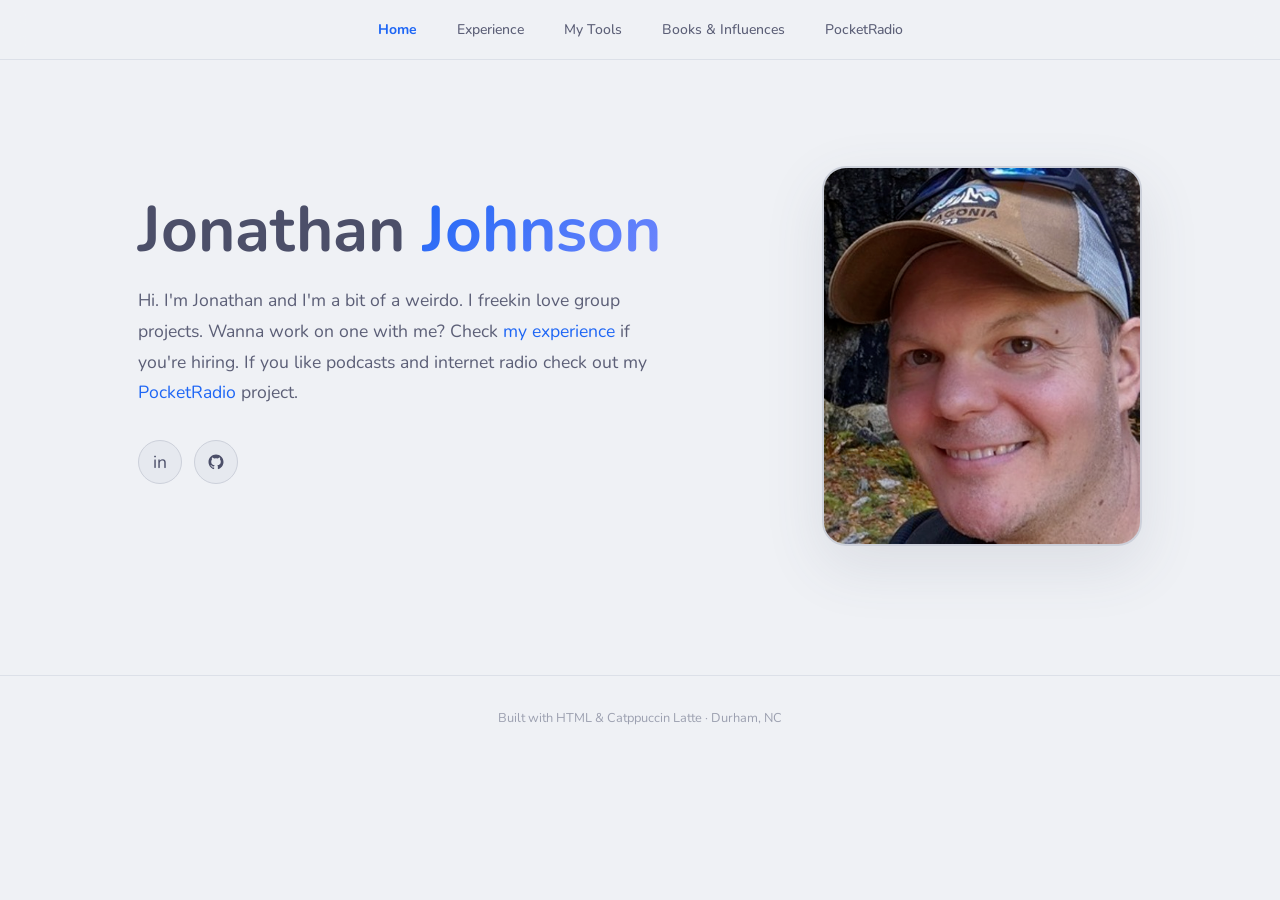
==== commit 74b7c438: "Add Books & Influences page Estimation, SAFe, Trusted Advisor, The Manager's Path, Mitchell Hashimot" ====
--- a/index.html
+++ b/index.html
@@ -19,6 +19,7 @@
       <li><a href="index.html" class="current">Home</a></li>
       <li><a href="experience.html">Experience</a></li>
       <li><a href="tools.html">My Tools</a></li>
+      <li><a href="books.html">Books &amp; Influences</a></li>
       <li><a href="pocketradio.html">PocketRadio</a></li>
     </ul>
   </nav>
